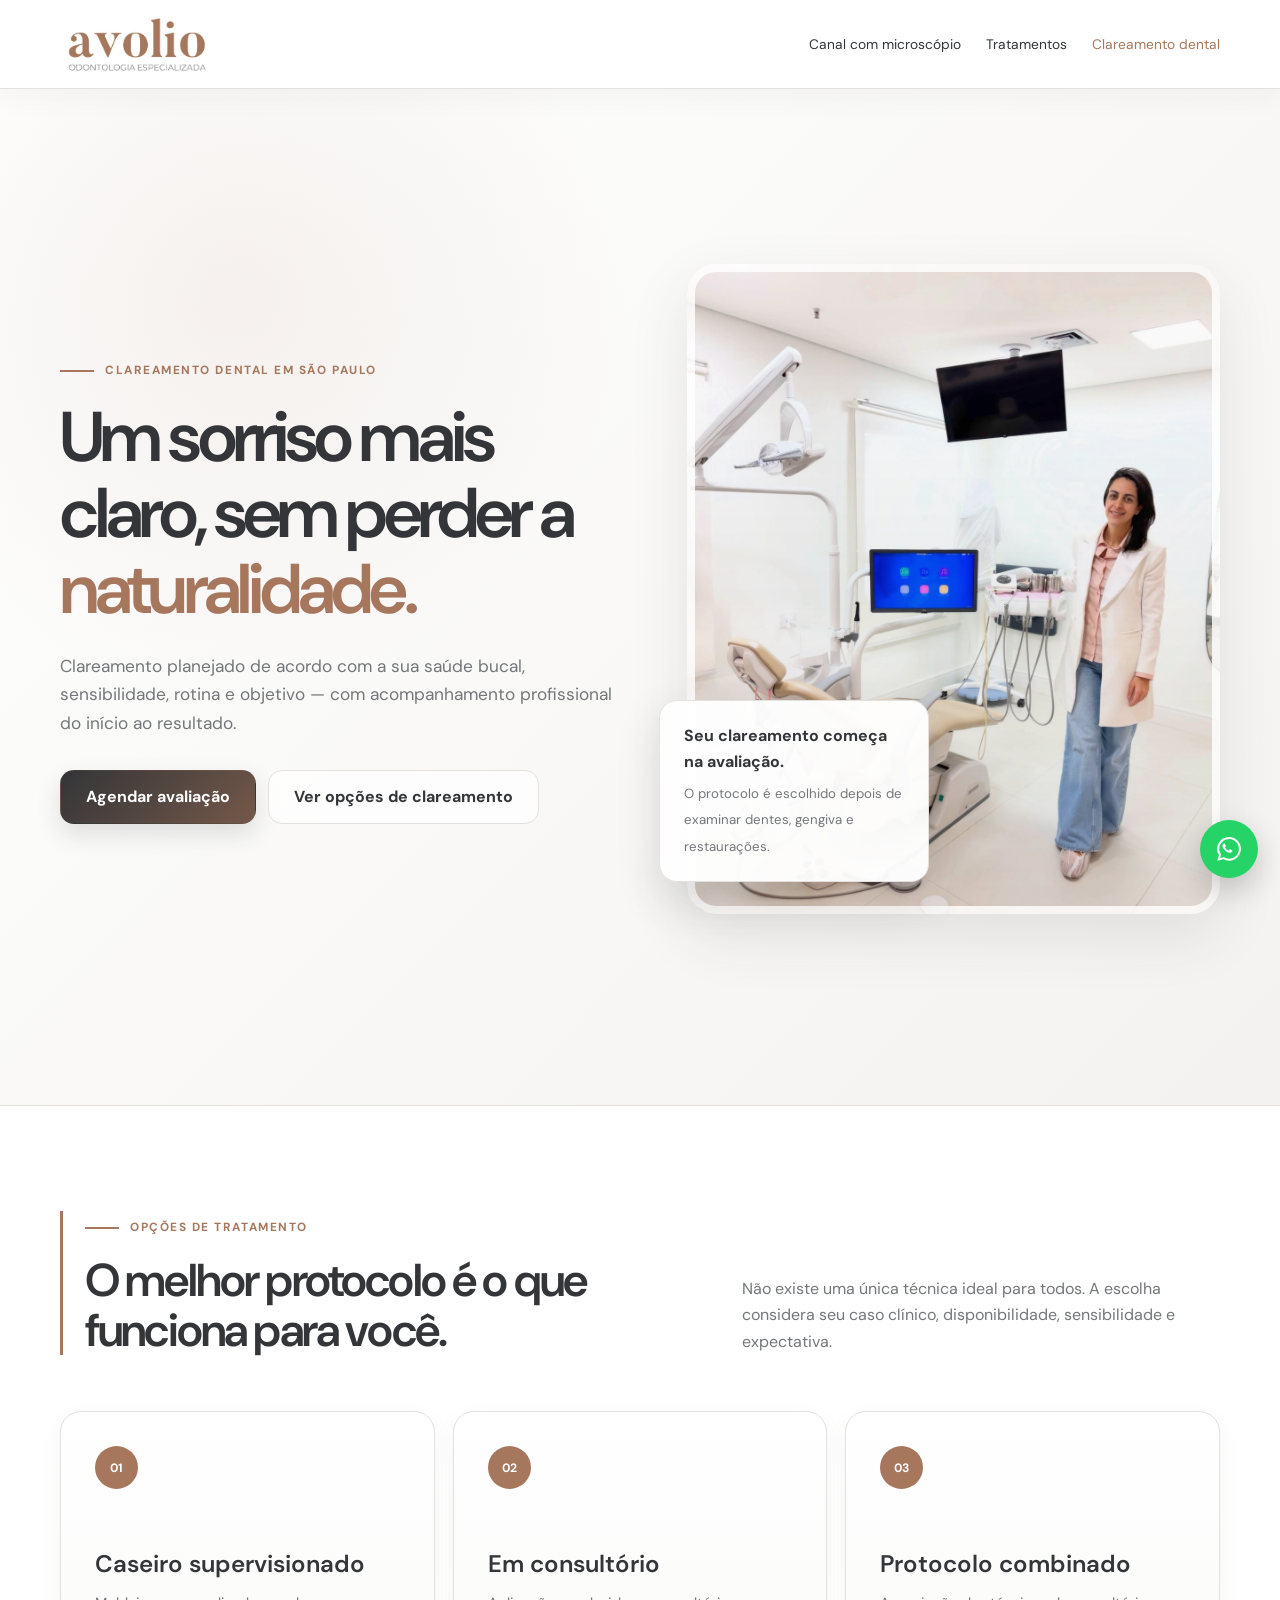
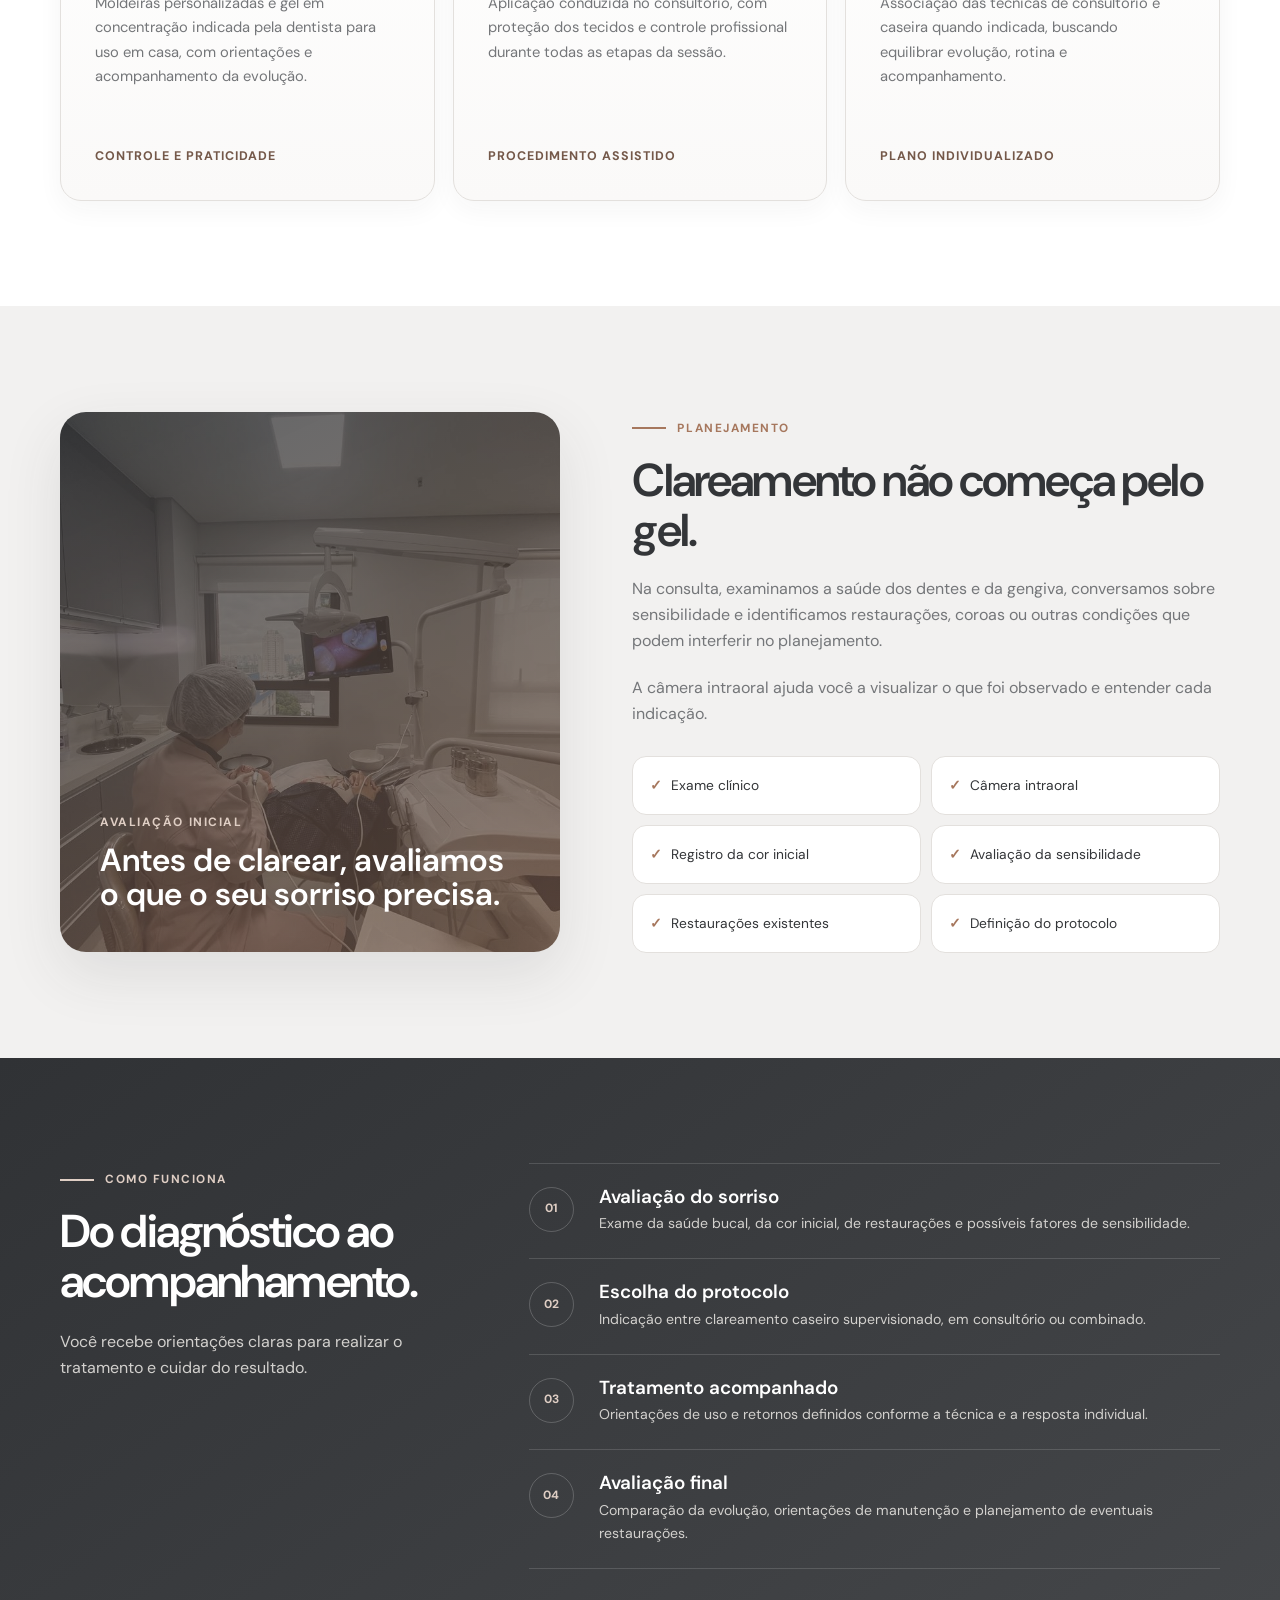
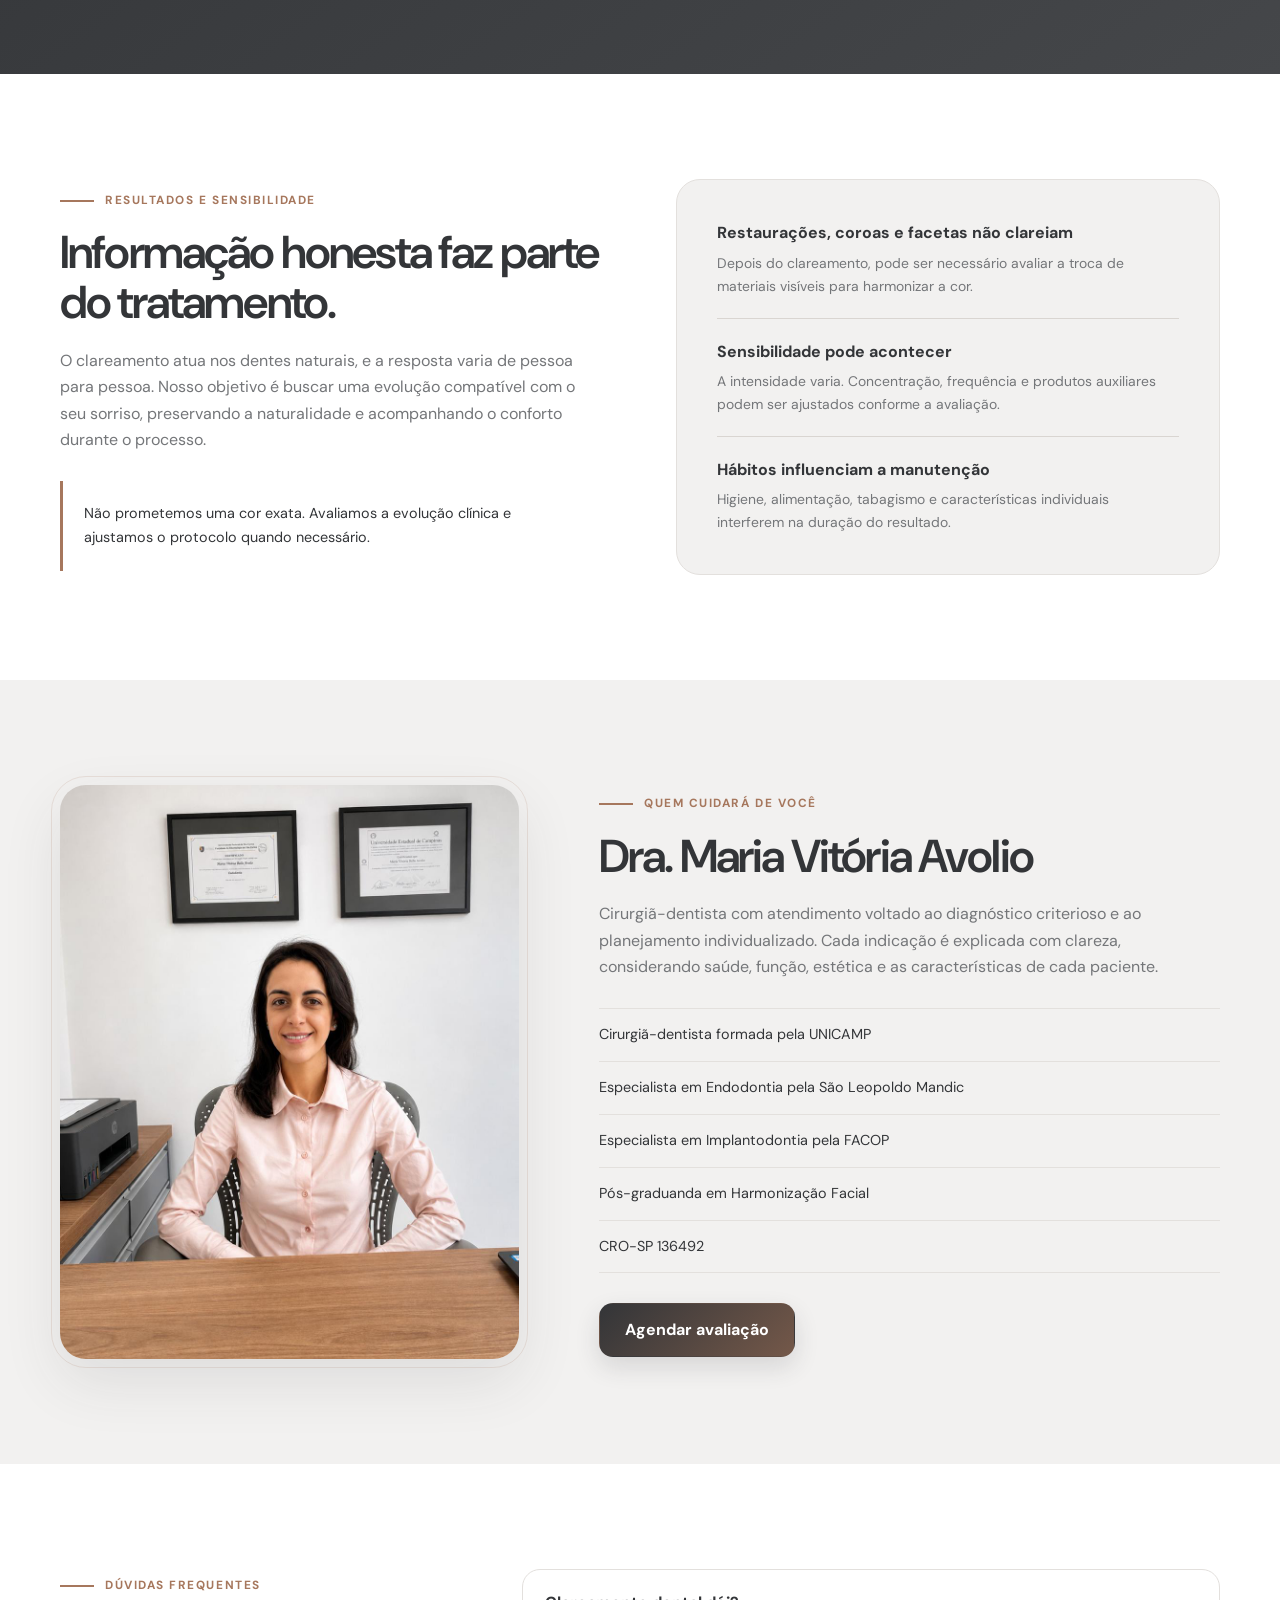
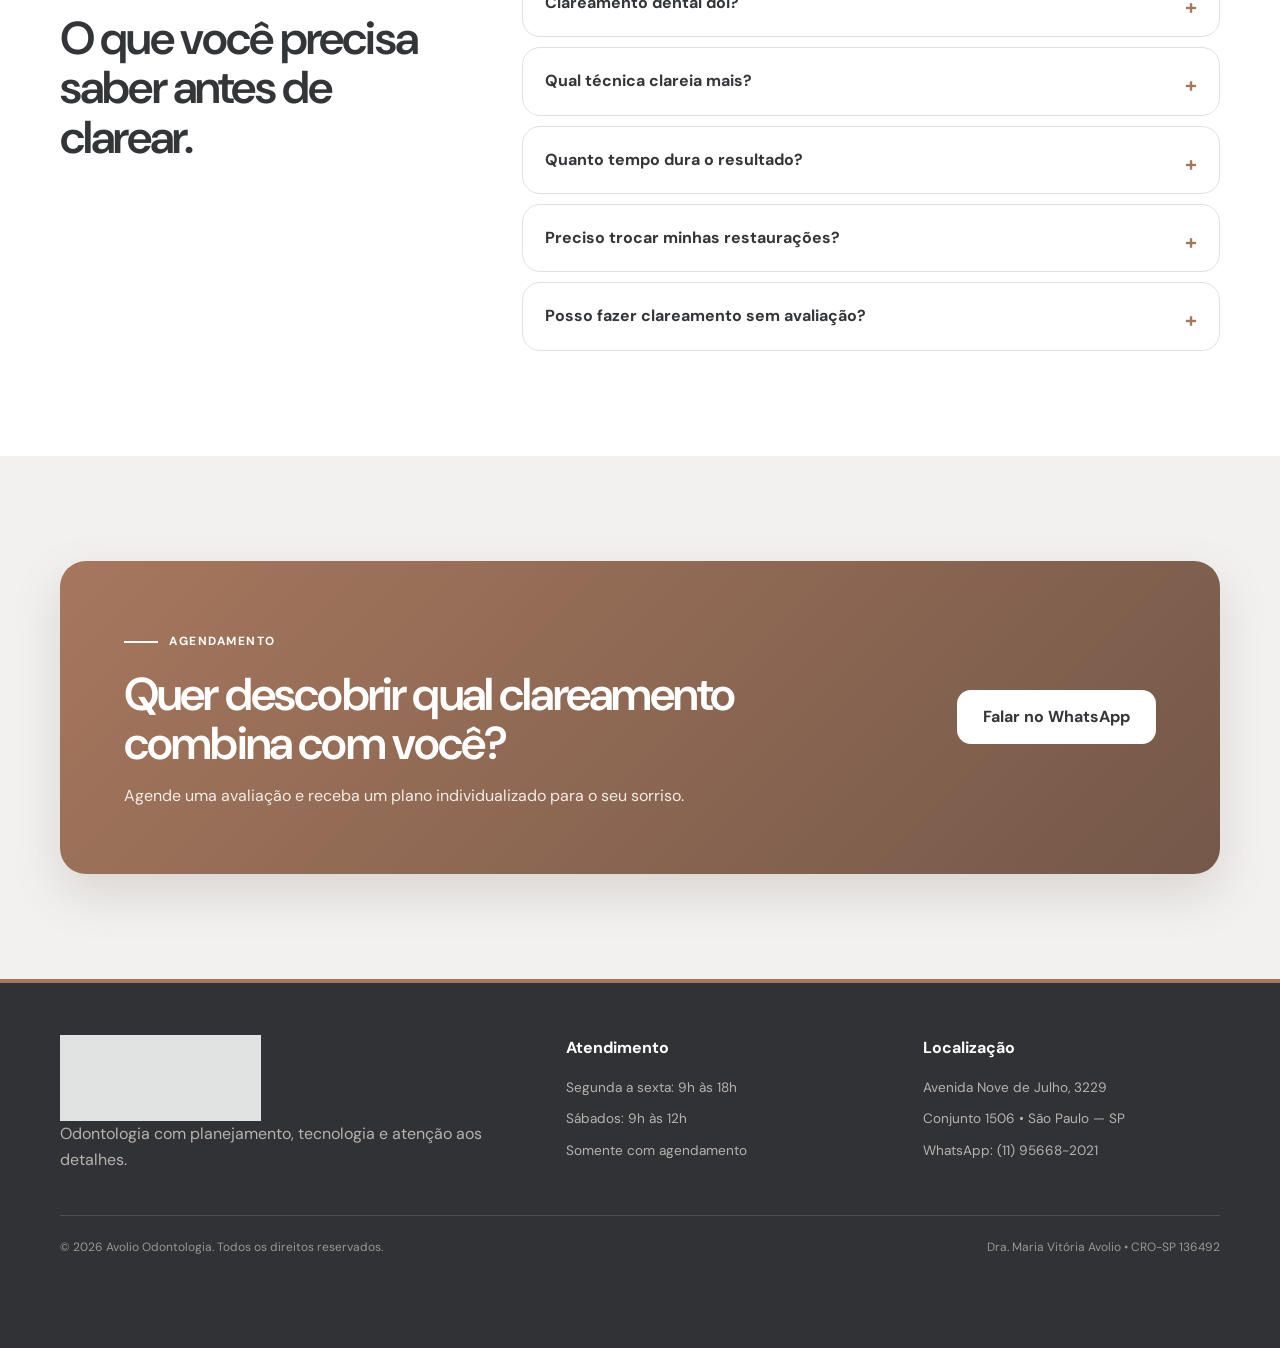
==== clareamento/index.html @ 390f5d32 "Adiciona página de clareamento dental" ====
<!DOCTYPE html>
<html lang="pt-BR">
<head>
  <meta charset="UTF-8">
  <meta name="viewport" content="width=device-width, initial-scale=1.0">
  <meta name="description" content="Clareamento dental em São Paulo com avaliação individualizada, acompanhamento profissional e protocolos caseiro, em consultório ou combinado.">
  <meta name="theme-color" content="#fafaf9">
  <meta property="og:type" content="website">
  <meta property="og:locale" content="pt_BR">
  <meta property="og:title" content="Clareamento Dental | Avolio Odontologia">
  <meta property="og:description" content="Um clareamento planejado para iluminar o sorriso com naturalidade, segurança e acompanhamento profissional.">
  <link rel="canonical" href="https://www.mvendodontia.com.br/clareamento/">
  <title>Clareamento Dental | Avolio Odontologia</title>
  <link rel="preconnect" href="https://fonts.googleapis.com">
  <link rel="preconnect" href="https://fonts.gstatic.com" crossorigin>
  <link href="https://fonts.googleapis.com/css2?family=DM+Sans:wght@400;500;600;700&display=swap" rel="stylesheet">
  <style>
    :root{--bg:#fafaf9;--soft:#f2f1f0;--white:#fff;--ink:#333538;--muted:#747679;--bronze:#a6775d;--bronze-dark:#745849;--bronze-light:#dfcec4;--line:#e3e0dd;--dark:#303235;--shadow:0 22px 60px rgba(51,53,56,.11);--radius:22px}
    *{box-sizing:border-box;margin:0;padding:0}html{scroll-behavior:smooth;scroll-padding-top:100px}body{font-family:"DM Sans",sans-serif;color:var(--ink);background:var(--bg);line-height:1.65;-webkit-font-smoothing:antialiased}a{color:inherit;text-decoration:none}p{color:var(--muted)}.container{width:min(1160px,calc(100% - 40px));margin-inline:auto}h1,h2,h3{font-weight:600;line-height:1.08}h1{font-size:clamp(2.8rem,5.5vw,5.35rem);letter-spacing:-.055em}h2{font-size:clamp(2rem,3.6vw,3.65rem);letter-spacing:-.04em}h3{font-size:1.3rem}:focus-visible{outline:3px solid rgba(166,119,93,.38);outline-offset:4px}.eyebrow{display:inline-flex;align-items:center;gap:11px;margin-bottom:18px;color:var(--bronze);font-size:.74rem;font-weight:700;letter-spacing:.13em;text-transform:uppercase}.eyebrow:before{content:"";width:34px;height:2px;background:currentColor}.btn{display:inline-flex;align-items:center;justify-content:center;min-height:54px;padding:0 25px;border:1px solid transparent;border-radius:14px;font-weight:700;transition:.25s ease}.btn:hover{transform:translateY(-2px)}.btn-primary{color:#fff;background:linear-gradient(135deg,var(--ink),var(--bronze-dark));box-shadow:0 10px 24px rgba(51,53,56,.14)}.btn-primary:hover{background:linear-gradient(135deg,var(--bronze-dark),var(--bronze))}.btn-outline{border-color:var(--line);background:rgba(255,255,255,.78)}.btn-outline:hover{color:var(--bronze);border-color:var(--bronze)}
    header{position:sticky;top:0;z-index:50;border-bottom:1px solid var(--line);background:rgba(255,255,255,.95);backdrop-filter:blur(18px);box-shadow:0 8px 30px rgba(51,53,56,.045)}.nav{height:88px;display:flex;align-items:center;justify-content:space-between;gap:25px}.brand{width:255px;height:66px;display:block;background:url("[data-uri]") left center/contain no-repeat}.nav-links{display:flex;align-items:center;gap:25px;list-style:none;font-size:.86rem}.nav-links a:hover,.nav-links a[aria-current="page"]{color:var(--bronze)}
    .hero{min-height:calc(100vh - 88px);display:grid;align-items:center;border-bottom:1px solid var(--line);background:radial-gradient(circle at 18% 20%,rgba(166,119,93,.09),transparent 30%),linear-gradient(135deg,#fff 0%,#f3f2f0 100%)}.hero-grid{display:grid;grid-template-columns:1.02fr .98fr;gap:72px;align-items:center;padding:70px 0 86px}.hero h1 span{color:var(--bronze)}.hero-copy>p{max-width:620px;margin:25px 0 33px;font-size:1.08rem}.hero-actions{display:flex;flex-wrap:wrap;gap:12px}.hero-photo{position:relative;min-height:650px;border-radius:29px;background:linear-gradient(rgba(35,35,34,.01),rgba(35,35,34,.15)),url("../WhatsApp%20Image%202026-08-07%20at%2011.14.24.jpeg") center/cover no-repeat;box-shadow:var(--shadow);outline:8px solid rgba(255,255,255,.83);outline-offset:-8px}.hero-badge{position:absolute;left:-28px;bottom:32px;max-width:270px;padding:22px 24px;border:1px solid var(--line);border-radius:18px;background:rgba(255,255,255,.96);box-shadow:0 18px 45px rgba(51,53,56,.14)}.hero-badge strong{display:block;margin-bottom:4px}.hero-badge span{color:var(--muted);font-size:.83rem}
    section{padding:105px 0}.section-head{display:grid;grid-template-columns:1fr .78fr;align-items:end;gap:70px;margin-bottom:56px}.section-head>div:first-child{padding-left:22px;border-left:3px solid var(--bronze)}.section-head p{max-width:520px}.options{background:var(--white)}.option-grid{display:grid;grid-template-columns:repeat(3,1fr);gap:18px}.option-card{display:flex;flex-direction:column;min-height:390px;padding:34px;border:1px solid var(--line);border-radius:21px;background:linear-gradient(180deg,#fff,#faf9f8);box-shadow:0 9px 26px rgba(51,53,56,.045);transition:.25s}.option-card:hover{transform:translateY(-5px);box-shadow:var(--shadow)}.option-number{width:43px;height:43px;display:grid;place-items:center;margin-bottom:62px;border-radius:50%;color:#fff;background:var(--bronze);font-size:.76rem;font-weight:700}.option-card h3{margin-bottom:14px;font-size:1.5rem}.option-card p{font-size:.92rem}.option-card span:last-child{margin-top:auto;padding-top:26px;color:var(--bronze-dark);font-size:.78rem;font-weight:700;text-transform:uppercase;letter-spacing:.08em}
    .assessment{background:var(--soft)}.assessment-grid{display:grid;grid-template-columns:.92fr 1.08fr;gap:72px;align-items:center}.assessment-visual{min-height:540px;display:flex;flex-direction:column;justify-content:flex-end;padding:40px;border-radius:26px;color:#fff;background:linear-gradient(155deg,rgba(48,50,53,.76),rgba(116,88,73,.7)),url("../camera.jpeg") center/cover no-repeat;box-shadow:var(--shadow)}.assessment-visual span{color:var(--bronze-light);font-size:.75rem;font-weight:700;letter-spacing:.13em;text-transform:uppercase}.assessment-visual h3{max-width:430px;margin-top:10px;font-size:2rem}.assessment-copy>p{margin-top:20px}.check-list{display:grid;grid-template-columns:1fr 1fr;gap:10px;margin-top:29px}.check{padding:17px;border:1px solid var(--line);border-radius:14px;background:#fff;font-size:.86rem}.check:before{content:"✓";margin-right:9px;color:var(--bronze);font-weight:700}
    .journey{color:#fff;background:linear-gradient(145deg,#303235,#45474a)}.journey p{color:#d3d1ce}.journey .eyebrow{color:var(--bronze-light)}.journey-grid{display:grid;grid-template-columns:.72fr 1.28fr;gap:80px}.steps{counter-reset:step}.step{display:grid;grid-template-columns:52px 1fr;gap:18px;padding:23px 0;border-top:1px solid rgba(255,255,255,.14)}.step:last-child{border-bottom:1px solid rgba(255,255,255,.14)}.step:before{counter-increment:step;content:counter(step,decimal-leading-zero);width:43px;height:43px;display:grid;place-items:center;border:1px solid rgba(255,255,255,.2);border-radius:50%;color:var(--bronze-light);font-size:.75rem;font-weight:700}.step h3{margin-bottom:5px;font-size:1.18rem}.step p{font-size:.88rem}
    .truths{background:var(--white)}.truth-grid{display:grid;grid-template-columns:1fr 1fr;gap:72px;align-items:center}.truth-copy p{margin-top:20px}.info-card{padding:40px;border:1px solid var(--line);border-radius:24px;background:var(--soft)}.info-row{padding:20px 0;border-top:1px solid #d9d5d1}.info-row:first-child{padding-top:0;border-top:0}.info-row:last-child{padding-bottom:0}.info-row strong{display:block;margin-bottom:5px}.info-row p{font-size:.87rem}.highlight{margin-top:28px;padding:21px;border-left:3px solid var(--bronze);border-radius:0 14px 14px 0;background:#fff;color:var(--ink);font-size:.9rem}
    .doctor{background:var(--soft)}.doctor-grid{display:grid;grid-template-columns:.85fr 1.15fr;gap:80px;align-items:center}.doctor-photo{aspect-ratio:4/5;border-radius:26px;background:url("../WhatsApp%20Image%202026-08-07%20at%2011.50.32.jpeg") center/cover no-repeat;box-shadow:var(--shadow);outline:1px solid rgba(166,119,93,.16);outline-offset:8px}.doctor-copy p{margin-top:20px}.credentials{display:grid;margin-top:28px}.credential{padding:14px 0;border-top:1px solid var(--line);font-size:.9rem}.credential:last-child{border-bottom:1px solid var(--line)}
    .faq{background:var(--white)}.faq-grid{display:grid;grid-template-columns:.72fr 1.28fr;gap:70px}.faq-list{display:grid;gap:10px}.faq-item{border:1px solid var(--line);border-radius:18px;background:#fff;overflow:hidden}.faq-item summary{padding:20px 22px;cursor:pointer;font-weight:700;list-style:none}.faq-item summary:after{content:"+";float:right;color:var(--bronze);font-size:1.3rem}.faq-item[open] summary:after{content:"–"}.faq-answer{padding:0 22px 22px;color:var(--muted);font-size:.92rem}.cta{background:var(--soft)}.cta-box{display:grid;grid-template-columns:1fr auto;align-items:center;gap:60px;padding:64px;border-radius:26px;color:#fff;background:linear-gradient(135deg,var(--bronze),var(--bronze-dark));box-shadow:0 20px 48px rgba(116,88,73,.18)}.cta-box p{max-width:680px;margin-top:14px;color:#f4ece7}.cta-box .btn{color:var(--ink);background:#fff}
    footer{padding:52px 0 90px;border-top:4px solid var(--bronze);color:#d9d7d3;background:#303235}.footer-grid{display:grid;grid-template-columns:1.2fr .8fr .8fr;gap:60px}.footer-logo{width:245px;height:86px;background:url("[data-uri]") left center/contain no-repeat;filter:brightness(0) invert(1);opacity:.86}.footer-grid h4{margin-bottom:16px;color:#fff}.footer-grid ul{display:grid;gap:9px;list-style:none;font-size:.85rem}.footer-grid p,.footer-grid li{color:#b6b3af}.legal{display:flex;justify-content:space-between;gap:20px;margin-top:42px;padding-top:22px;border-top:1px solid rgba(255,255,255,.13);color:#999793;font-size:.75rem}.whatsapp{position:fixed;right:22px;bottom:22px;z-index:45;width:58px;height:58px;display:grid;place-items:center;border-radius:50%;color:#fff;background:#25d366;box-shadow:0 12px 30px rgba(0,0,0,.2)}.whatsapp svg{width:30px;fill:currentColor}
    @media(max-width:980px){.nav-links li:not(:last-child){display:none}.hero-grid,.assessment-grid,.journey-grid,.truth-grid,.doctor-grid,.faq-grid{grid-template-columns:1fr}.hero-grid{gap:52px}.hero-photo{min-height:560px}.hero-badge{left:22px}.option-grid{grid-template-columns:1fr}.option-card{min-height:auto}.option-number{margin-bottom:38px}.section-head{grid-template-columns:1fr;gap:20px}.footer-grid{grid-template-columns:1fr 1fr}.footer-grid>div:first-child{grid-column:1/-1}.cta-box{grid-template-columns:1fr}}
    @media(max-width:620px){.container{width:min(100% - 28px,1160px)}section{padding:78px 0}.brand{width:175px;height:52px}.nav{height:76px}.nav-links{font-size:.8rem}.hero{min-height:auto}.hero-grid{padding:55px 0 70px}.hero-photo{min-height:470px}.hero-actions{display:grid}.hero-actions .btn{width:100%}.hero-badge{right:18px;left:18px;bottom:18px}.check-list{grid-template-columns:1fr}.assessment-visual{min-height:440px;padding:28px}.cta-box{padding:38px 26px}.footer-grid{grid-template-columns:1fr}.footer-grid>div:first-child{grid-column:auto}.legal{flex-direction:column}.whatsapp{right:15px;bottom:15px}}
  </style>
</head>
<body>
  <header><nav class="container nav" aria-label="Navegação principal"><a class="brand" href="../" aria-label="Voltar para Avolio Odontologia"></a><ul class="nav-links"><li><a href="../endodontia/">Canal com microscópio</a></li><li><a href="../tratamentos/">Tratamentos</a></li><li><a href="./" aria-current="page">Clareamento dental</a></li></ul></nav></header>
  <main>
    <section class="hero"><div class="container hero-grid"><div class="hero-copy"><span class="eyebrow">Clareamento dental em São Paulo</span><h1>Um sorriso mais claro, sem perder a <span>naturalidade.</span></h1><p>Clareamento planejado de acordo com a sua saúde bucal, sensibilidade, rotina e objetivo — com acompanhamento profissional do início ao resultado.</p><div class="hero-actions"><a class="btn btn-primary" href="https://wa.me/5511956682021?text=Ol%C3%A1%21%20Gostaria%20de%20agendar%20uma%20avalia%C3%A7%C3%A3o%20para%20clareamento%20dental." target="_blank" rel="noopener noreferrer">Agendar avaliação</a><a class="btn btn-outline" href="#opcoes">Ver opções de clareamento</a></div></div><div class="hero-photo" role="img" aria-label="Atendimento odontológico na Avolio Odontologia"><div class="hero-badge"><strong>Seu clareamento começa na avaliação.</strong><span>O protocolo é escolhido depois de examinar dentes, gengiva e restaurações.</span></div></div></div></section>
    <section class="options" id="opcoes"><div class="container"><div class="section-head"><div><span class="eyebrow">Opções de tratamento</span><h2>O melhor protocolo é o que funciona para você.</h2></div><p>Não existe uma única técnica ideal para todos. A escolha considera seu caso clínico, disponibilidade, sensibilidade e expectativa.</p></div><div class="option-grid"><article class="option-card"><span class="option-number">01</span><h3>Caseiro supervisionado</h3><p>Moldeiras personalizadas e gel em concentração indicada pela dentista para uso em casa, com orientações e acompanhamento da evolução.</p><span>Controle e praticidade</span></article><article class="option-card"><span class="option-number">02</span><h3>Em consultório</h3><p>Aplicação conduzida no consultório, com proteção dos tecidos e controle profissional durante todas as etapas da sessão.</p><span>Procedimento assistido</span></article><article class="option-card"><span class="option-number">03</span><h3>Protocolo combinado</h3><p>Associação das técnicas de consultório e caseira quando indicada, buscando equilibrar evolução, rotina e acompanhamento.</p><span>Plano individualizado</span></article></div></div></section>
    <section class="assessment"><div class="container assessment-grid"><div class="assessment-visual"><span>Avaliação inicial</span><h3>Antes de clarear, avaliamos o que o seu sorriso precisa.</h3></div><div class="assessment-copy"><span class="eyebrow">Planejamento</span><h2>Clareamento não começa pelo gel.</h2><p>Na consulta, examinamos a saúde dos dentes e da gengiva, conversamos sobre sensibilidade e identificamos restaurações, coroas ou outras condições que podem interferir no planejamento.</p><p>A câmera intraoral ajuda você a visualizar o que foi observado e entender cada indicação.</p><div class="check-list"><div class="check">Exame clínico</div><div class="check">Câmera intraoral</div><div class="check">Registro da cor inicial</div><div class="check">Avaliação da sensibilidade</div><div class="check">Restaurações existentes</div><div class="check">Definição do protocolo</div></div></div></div></section>
    <section class="journey"><div class="container journey-grid"><div><span class="eyebrow">Como funciona</span><h2>Do diagnóstico ao acompanhamento.</h2><p style="margin-top:22px">Você recebe orientações claras para realizar o tratamento e cuidar do resultado.</p></div><div class="steps"><article class="step"><div><h3>Avaliação do sorriso</h3><p>Exame da saúde bucal, da cor inicial, de restaurações e possíveis fatores de sensibilidade.</p></div></article><article class="step"><div><h3>Escolha do protocolo</h3><p>Indicação entre clareamento caseiro supervisionado, em consultório ou combinado.</p></div></article><article class="step"><div><h3>Tratamento acompanhado</h3><p>Orientações de uso e retornos definidos conforme a técnica e a resposta individual.</p></div></article><article class="step"><div><h3>Avaliação final</h3><p>Comparação da evolução, orientações de manutenção e planejamento de eventuais restaurações.</p></div></article></div></div></section>
    <section class="truths"><div class="container truth-grid"><div class="truth-copy"><span class="eyebrow">Resultados e sensibilidade</span><h2>Informação honesta faz parte do tratamento.</h2><p>O clareamento atua nos dentes naturais, e a resposta varia de pessoa para pessoa. Nosso objetivo é buscar uma evolução compatível com o seu sorriso, preservando a naturalidade e acompanhando o conforto durante o processo.</p><div class="highlight">Não prometemos uma cor exata. Avaliamos a evolução clínica e ajustamos o protocolo quando necessário.</div></div><div class="info-card"><div class="info-row"><strong>Restaurações, coroas e facetas não clareiam</strong><p>Depois do clareamento, pode ser necessário avaliar a troca de materiais visíveis para harmonizar a cor.</p></div><div class="info-row"><strong>Sensibilidade pode acontecer</strong><p>A intensidade varia. Concentração, frequência e produtos auxiliares podem ser ajustados conforme a avaliação.</p></div><div class="info-row"><strong>Hábitos influenciam a manutenção</strong><p>Higiene, alimentação, tabagismo e características individuais interferem na duração do resultado.</p></div></div></div></section>
    <section class="doctor"><div class="container doctor-grid"><div class="doctor-photo" role="img" aria-label="Dra. Maria Vitória Avolio"></div><div class="doctor-copy"><span class="eyebrow">Quem cuidará de você</span><h2>Dra. Maria Vitória Avolio</h2><p>Cirurgiã-dentista com atendimento voltado ao diagnóstico criterioso e ao planejamento individualizado. Cada indicação é explicada com clareza, considerando saúde, função, estética e as características de cada paciente.</p><div class="credentials"><div class="credential">Cirurgiã-dentista formada pela UNICAMP</div><div class="credential">Especialista em Endodontia pela São Leopoldo Mandic</div><div class="credential">Especialista em Implantodontia pela FACOP</div><div class="credential">Pós-graduanda em Harmonização Facial</div><div class="credential">CRO-SP 136492</div></div><a class="btn btn-primary" style="margin-top:30px" href="https://wa.me/5511956682021?text=Ol%C3%A1%21%20Gostaria%20de%20agendar%20uma%20avalia%C3%A7%C3%A3o%20para%20clareamento%20dental." target="_blank" rel="noopener noreferrer">Agendar avaliação</a></div></div></section>
    <section class="faq"><div class="container faq-grid"><div><span class="eyebrow">Dúvidas frequentes</span><h2>O que você precisa saber antes de clarear.</h2></div><div class="faq-list"><details class="faq-item"><summary>Clareamento dental dói?</summary><div class="faq-answer">Algumas pessoas apresentam sensibilidade temporária, enquanto outras sentem pouco ou nenhum desconforto. A avaliação e o acompanhamento permitem adequar o protocolo à sua resposta.</div></details><details class="faq-item"><summary>Qual técnica clareia mais?</summary><div class="faq-answer">A resposta depende mais das características do dente e da execução correta do tratamento do que de uma técnica isolada. A indicação é personalizada após a avaliação.</div></details><details class="faq-item"><summary>Quanto tempo dura o resultado?</summary><div class="faq-answer">A manutenção varia conforme hábitos, alimentação, higiene e características individuais. Retornos e eventuais retoques são indicados de forma personalizada.</div></details><details class="faq-item"><summary>Preciso trocar minhas restaurações?</summary><div class="faq-answer">Nem sempre. Como resinas, coroas e facetas não clareiam, avaliamos a harmonia da cor após a estabilização do tratamento e só então conversamos sobre possíveis ajustes.</div></details><details class="faq-item"><summary>Posso fazer clareamento sem avaliação?</summary><div class="faq-answer">A avaliação profissional é importante para verificar a saúde bucal, identificar contraindicações ou tratamentos prévios necessários e indicar o protocolo adequado.</div></details></div></div></section>
    <section class="cta"><div class="container"><div class="cta-box"><div><span class="eyebrow" style="color:#fff">Agendamento</span><h2>Quer descobrir qual clareamento combina com você?</h2><p>Agende uma avaliação e receba um plano individualizado para o seu sorriso.</p></div><a class="btn" href="https://wa.me/5511956682021?text=Ol%C3%A1%21%20Gostaria%20de%20agendar%20uma%20avalia%C3%A7%C3%A3o%20para%20clareamento%20dental." target="_blank" rel="noopener noreferrer">Falar no WhatsApp</a></div></div></section>
  </main>
  <footer><div class="container"><div class="footer-grid"><div><div class="footer-logo" aria-label="Avolio Odontologia Especializada"></div><p>Odontologia com planejamento, tecnologia e atenção aos detalhes.</p></div><div><h4>Atendimento</h4><ul><li>Segunda a sexta: 9h às 18h</li><li>Sábados: 9h às 12h</li><li>Somente com agendamento</li></ul></div><div><h4>Localização</h4><ul><li>Avenida Nove de Julho, 3229</li><li>Conjunto 1506 • São Paulo — SP</li><li>WhatsApp: (11) 95668-2021</li></ul></div></div><div class="legal"><span>© 2026 Avolio Odontologia. Todos os direitos reservados.</span><span>Dra. Maria Vitória Avolio • CRO-SP 136492</span></div></div></footer>
  <a class="whatsapp" href="https://wa.me/5511956682021?text=Ol%C3%A1%21%20Gostaria%20de%20agendar%20uma%20avalia%C3%A7%C3%A3o%20para%20clareamento%20dental." target="_blank" rel="noopener noreferrer" aria-label="Falar pelo WhatsApp"><svg viewBox="0 0 32 32" aria-hidden="true"><path d="M19.11 17.21c-.26-.13-1.54-.76-1.78-.85-.24-.09-.41-.13-.59.13-.17.26-.67.85-.83 1.02-.15.17-.3.2-.56.07-.26-.13-1.09-.4-2.08-1.28-.77-.69-1.29-1.54-1.44-1.8-.15-.26-.02-.4.11-.53.12-.12.26-.3.39-.46.13-.15.17-.26.26-.43.09-.17.04-.33-.02-.46-.07-.13-.59-1.41-.8-1.93-.21-.51-.43-.44-.59-.45h-.5c-.17 0-.46.07-.7.33-.24.26-.91.89-.91 2.17s.93 2.52 1.06 2.69c.13.17 1.83 2.79 4.43 3.91.62.27 1.1.43 1.48.55.62.2 1.18.17 1.63.1.5-.07 1.54-.63 1.76-1.24.22-.61.22-1.13.15-1.24-.06-.11-.24-.17-.5-.3z"/><path d="M16.03 3.2A12.65 12.65 0 0 0 5.2 22.39L3.5 28.6l6.36-1.67a12.62 12.62 0 0 0 6.16 1.57h.01A12.65 12.65 0 0 0 16.03 3.2zm0 23.16h-.01a10.49 10.49 0 0 1-5.35-1.47l-.38-.22-3.77.99 1.01-3.68-.24-.38a10.5 10.5 0 1 1 8.74 4.76z"/></svg></a>
</body>
</html>
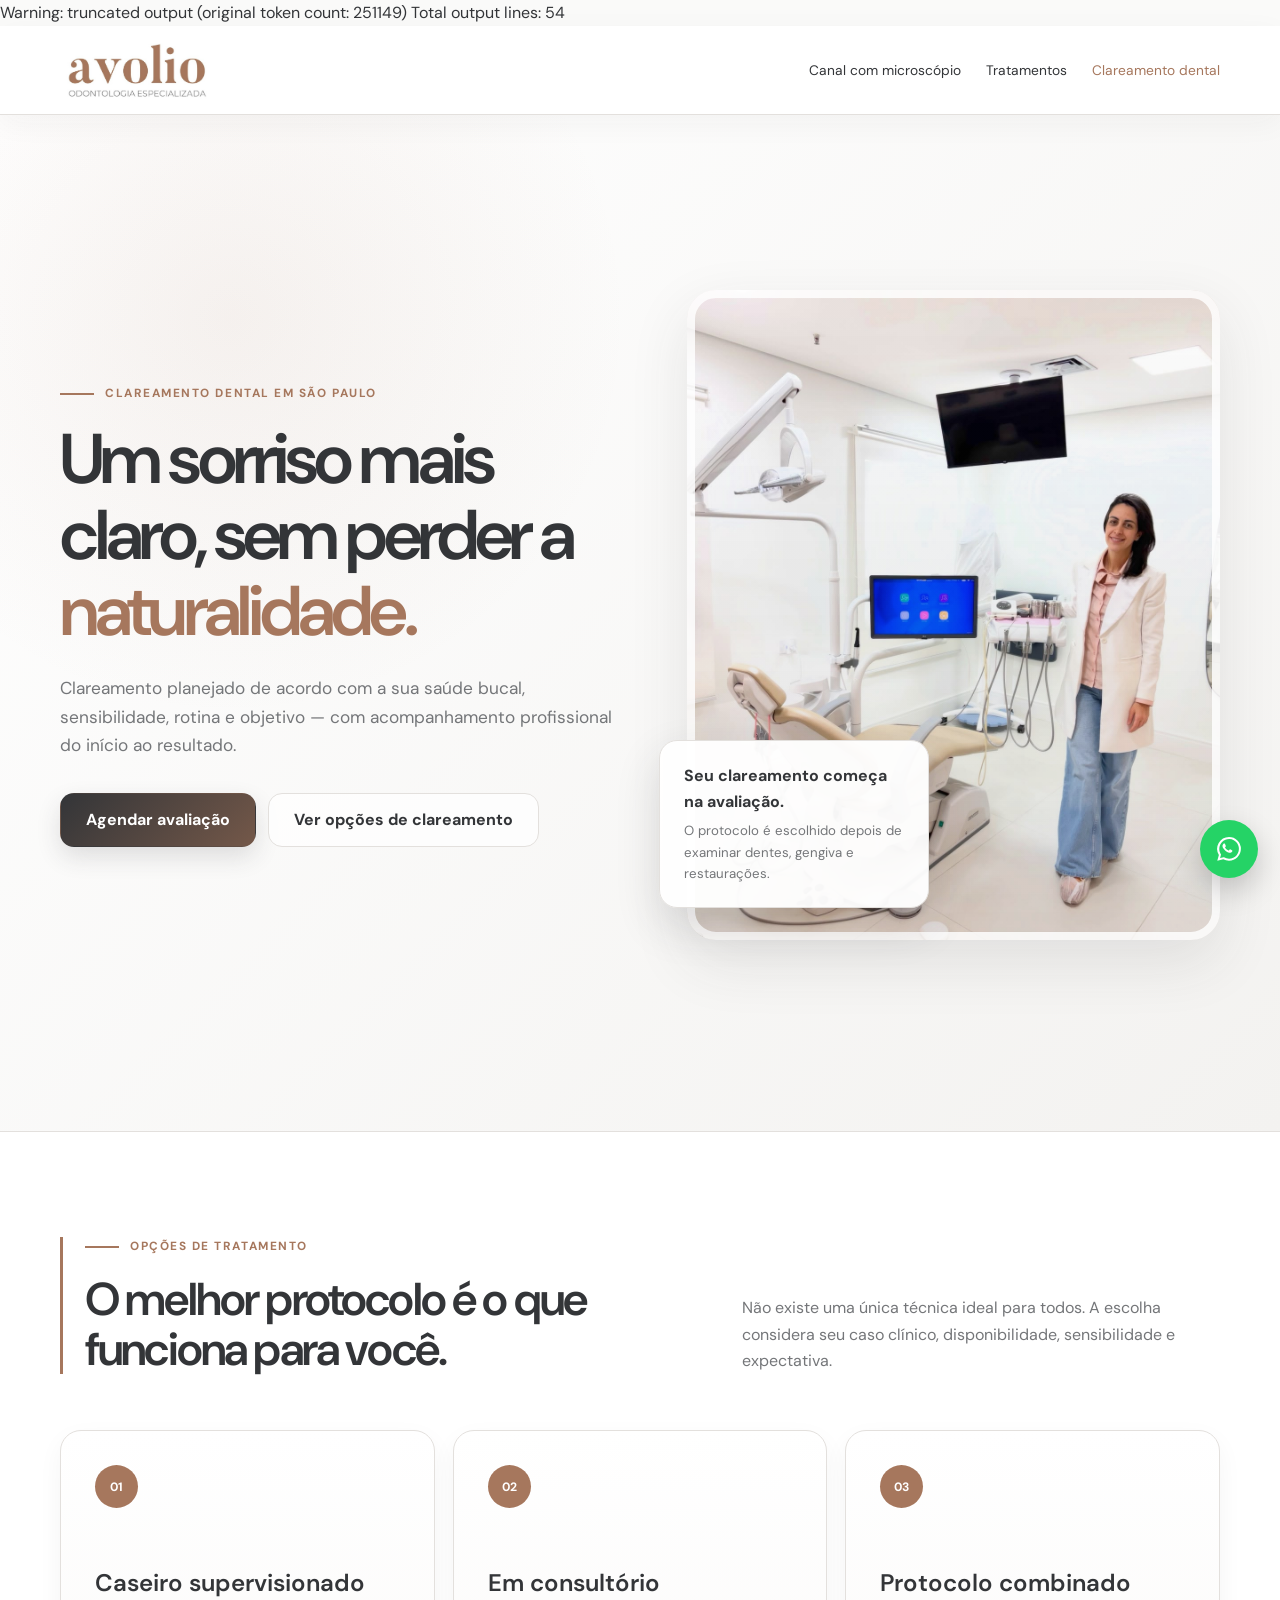
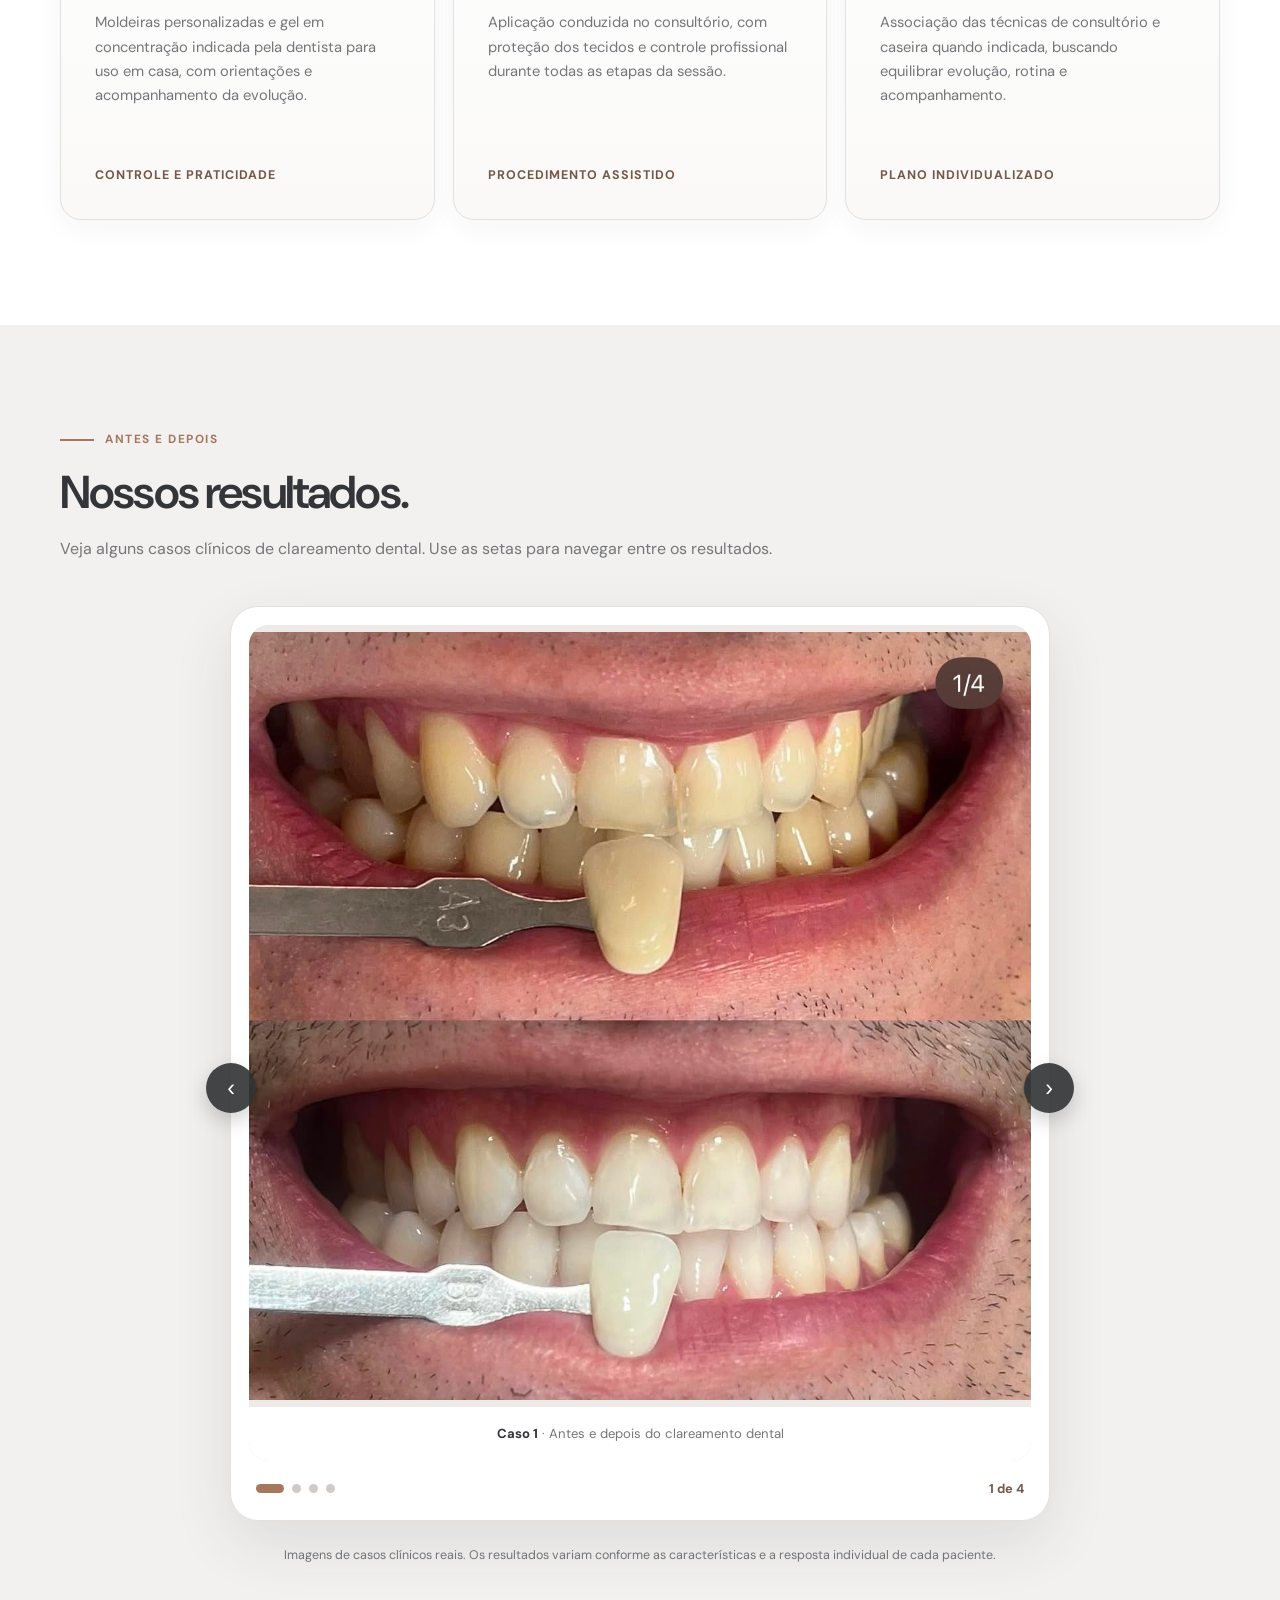
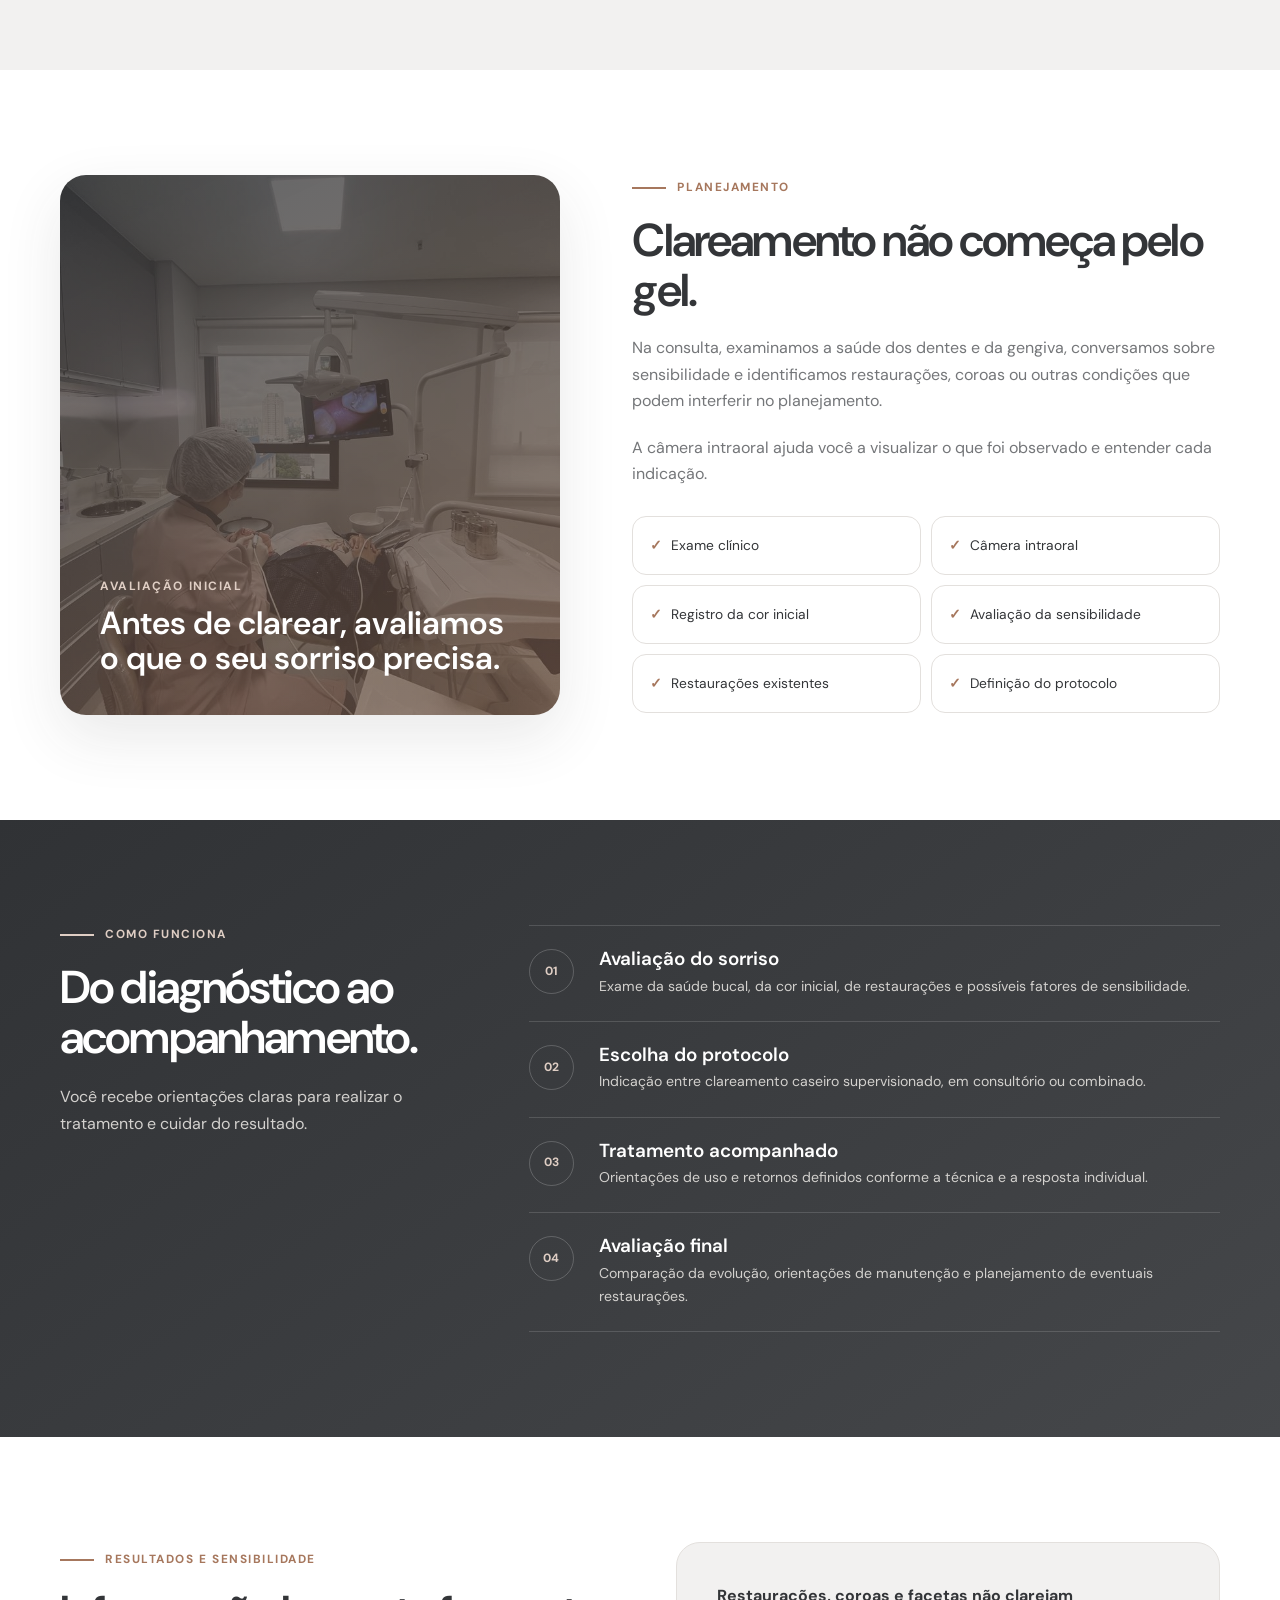
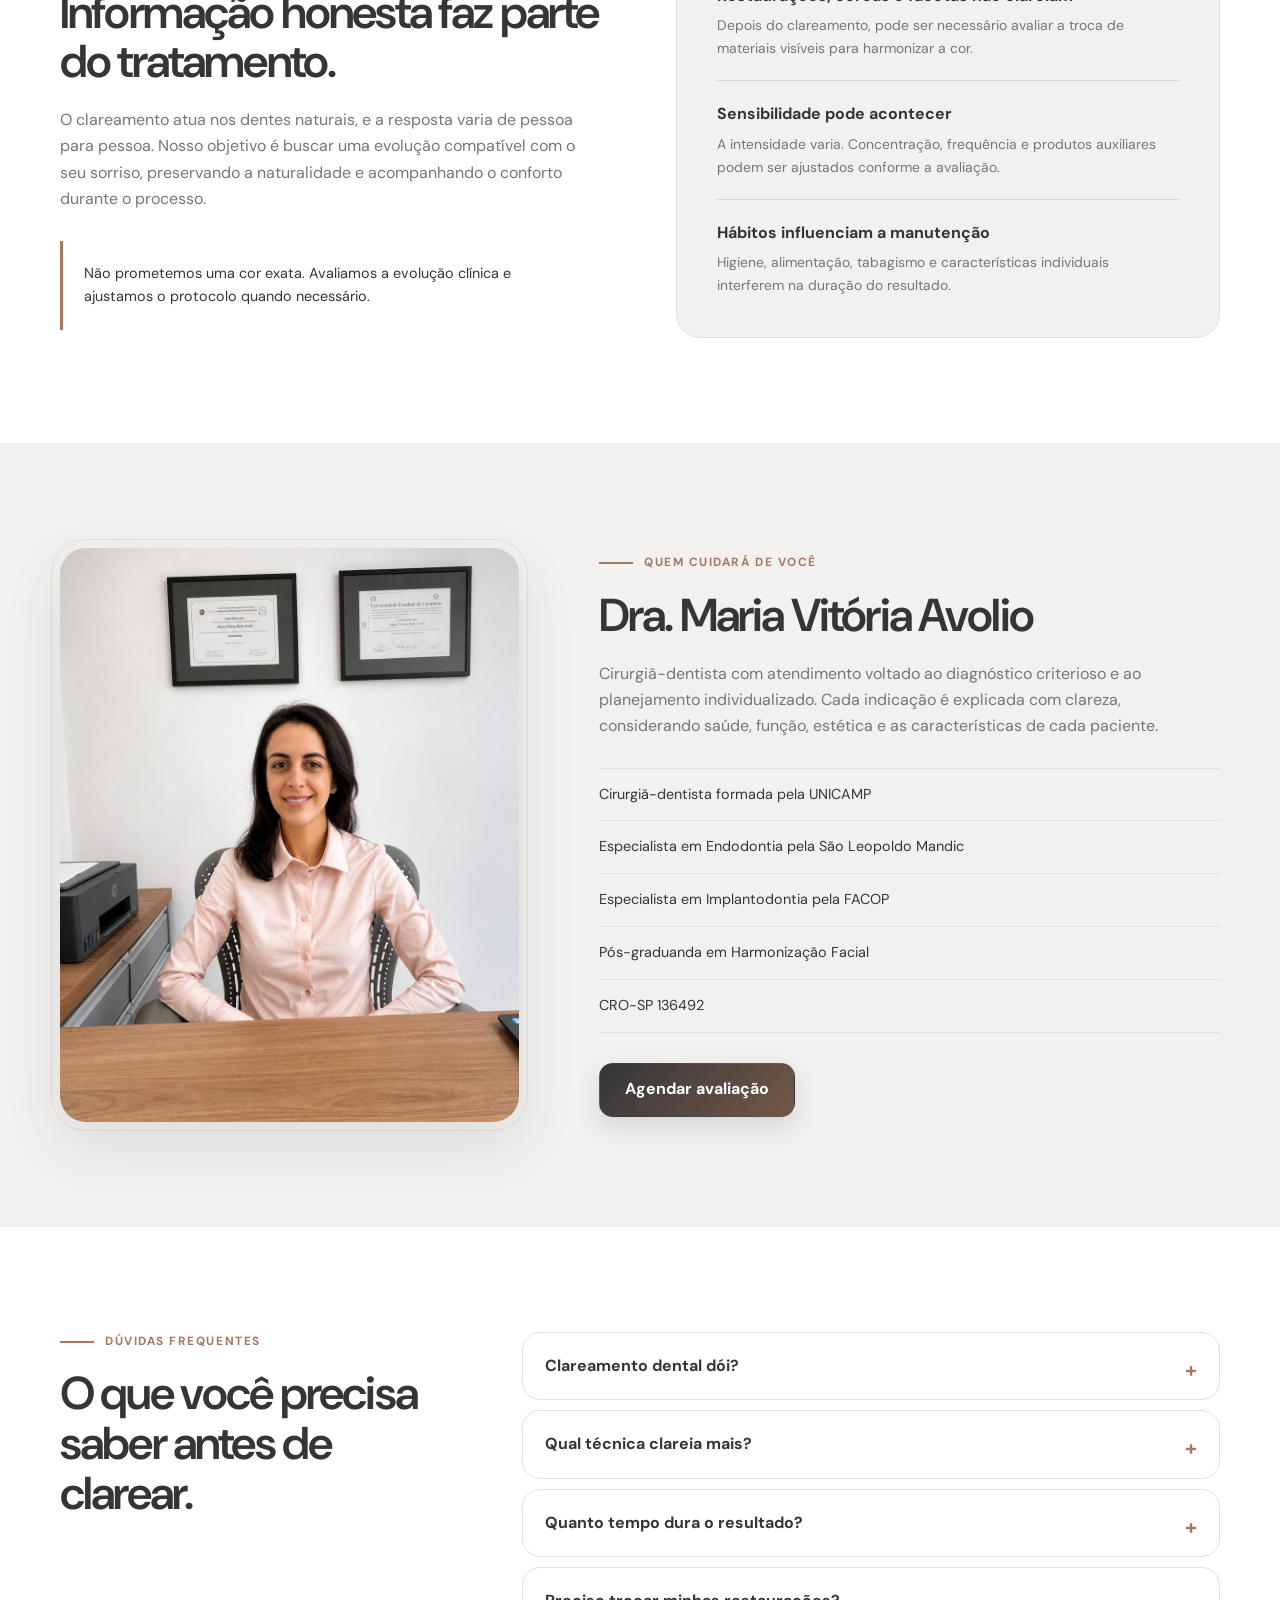
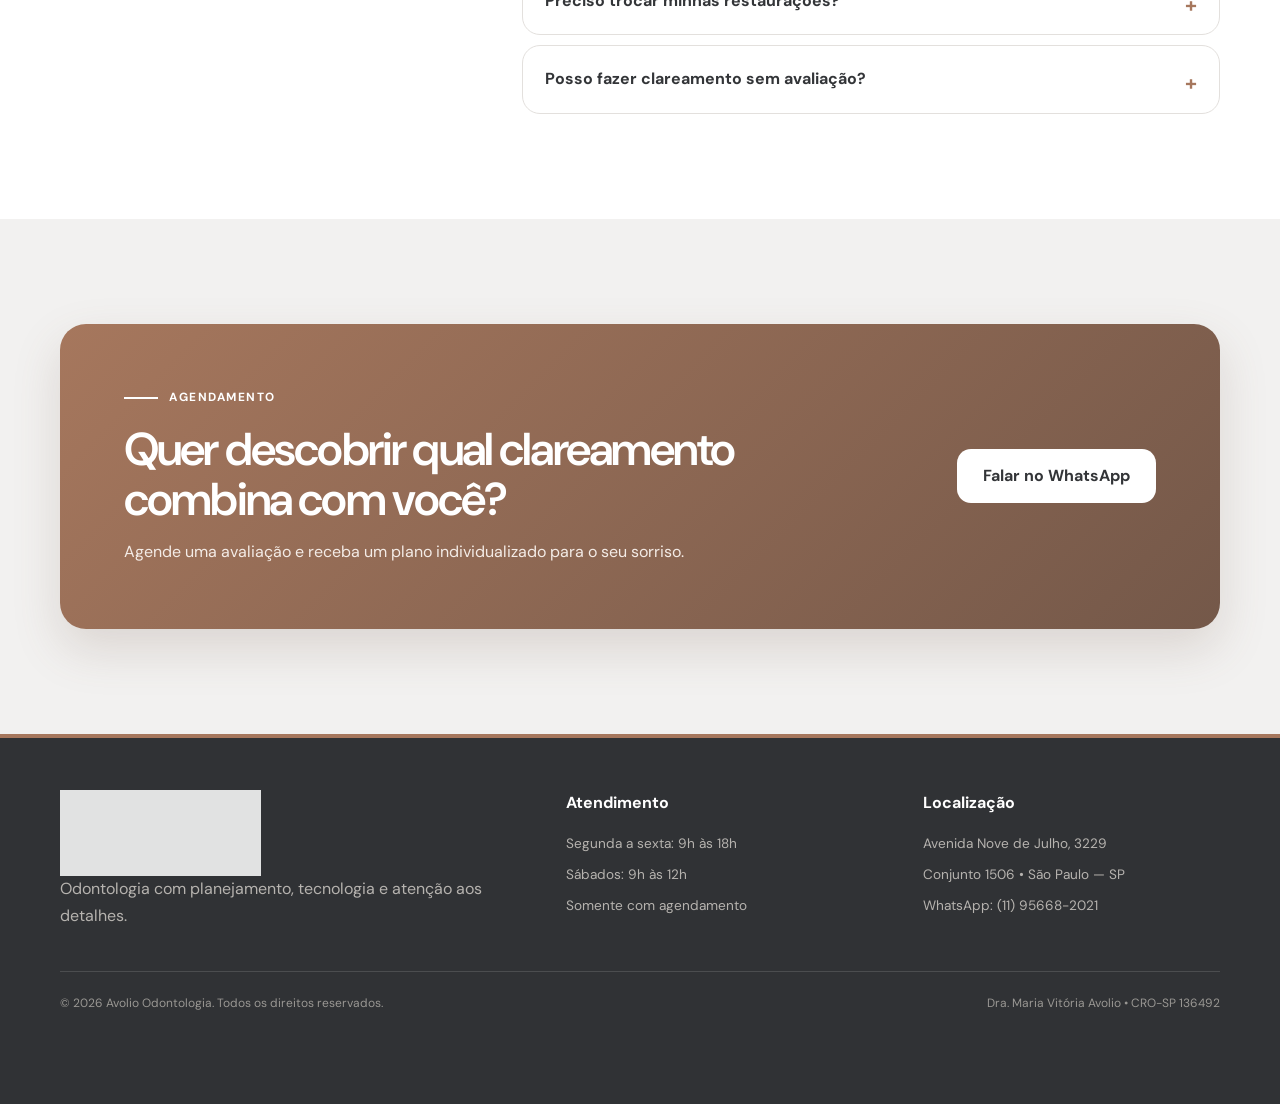
==== commit ea55d3b0: "Adiciona carrossel de resultados do clareamento" ====
--- a/clareamento/index.html
+++ b/clareamento/index.html
@@ -1,3 +1,6 @@
+Warning: truncated output (original token count: 251149)
+Total output lines: 54
+
 <!DOCTYPE html>
 <html lang="pt-BR">
 <head>
@@ -20,14 +23,15 @@
     header{position:sticky;top:0;z-index:50;border-bottom:1px solid var(--line);background:rgba(255,255,255,.95);backdrop-filter:blur(18px);box-shadow:0 8px 30px rgba(51,53,56,.045)}.nav{height:88px;display:flex;align-items:center;justify-content:space-between;gap:25px}.brand{width:255px;height:66px;display:block;background:url("[data-uri]") left center/contain no-repeat}.nav-links{display:flex;align-items:center;gap:25px;list-style:none;font-size:.86rem}.nav-links a:hover,.nav-links a[aria-current="page"]{color:var(--bronze)}
     .hero{min-height:calc(100vh - 88px);display:grid;align-items:center;border-bottom:1px solid var(--line);background:radial-gradient(circle at 18% 20%,rgba(166,119,93,.09),transparent 30%),linear-gradient(135deg,#fff 0%,#f3f2f0 100%)}.hero-grid{display:grid;grid-template-columns:1.02fr .98fr;gap:72px;align-items:center;padding:70px 0 86px}.hero h1 span{color:var(--bronze)}.hero-copy>p{max-width:620px;margin:25px 0 33px;font-size:1.08rem}.hero-actions{display:flex;flex-wrap:wrap;gap:12px}.hero-photo{position:relative;min-height:650px;border-radius:29px;background:linear-gradient(rgba(35,35,34,.01),rgba(35,35,34,.15)),url("../WhatsApp%20Image%202026-08-07%20at%2011.14.24.jpeg") center/cover no-repeat;box-shadow:var(--shadow);outline:8px solid rgba(255,255,255,.83);outline-offset:-8px}.hero-badge{position:absolute;left:-28px;bottom:32px;max-width:270px;padding:22px 24px;border:1px solid var(--line);border-radius:18px;background:rgba(255,255,255,.96);box-shadow:0 18px 45px rgba(51,53,56,.14)}.hero-badge strong{display:block;margin-bottom:4px}.hero-badge span{color:var(--muted);font-size:.83rem}
     section{padding:105px 0}.section-head{display:grid;grid-template-columns:1fr .78fr;align-items:end;gap:70px;margin-bottom:56px}.section-head>div:first-child{padding-left:22px;border-left:3px solid var(--bronze)}.section-head p{max-width:520px}.options{background:var(--white)}.option-grid{display:grid;grid-template-columns:repeat(3,1fr);gap:18px}.option-card{display:flex;flex-direction:column;min-height:390px;padding:34px;border:1px solid var(--line);border-radius:21px;background:linear-gradient(180deg,#fff,#faf9f8);box-shadow:0 9px 26px rgba(51,53,56,.045);transition:.25s}.option-card:hover{transform:translateY(-5px);box-shadow:var(--shadow)}.option-number{width:43px;height:43px;display:grid;place-items:center;margin-bottom:62px;border-radius:50%;color:#fff;background:var(--bronze);font-size:.76rem;font-weight:700}.option-card h3{margin-bottom:14px;font-size:1.5rem}.option-card p{font-size:.92rem}.option-card span:last-child{margin-top:auto;padding-top:26px;color:var(--bronze-dark);font-size:.78rem;font-weight:700;text-transform:uppercase;letter-spacing:.08em}
-    .assessment{background:var(--soft)}.assessment-grid{display:grid;grid-template-columns:.92fr 1.08fr;gap:72px;align-items:center}.assessment-visual{min-height:540px;display:flex;flex-direction:column;justify-content:flex-end;padding:40px;border-radius:26px;color:#fff;background:linear-gradient(155deg,rgba(48,50,53,.76),rgba(116,88,73,.7)),url("../camera.jpeg") center/cover no-repeat;box-shadow:var(--shadow)}.assessment-visual span{color:var(--bronze-light);font-size:.75rem;font-weight:700;letter-spacing:.13em;text-transform:uppercase}.assessment-visual h3{max-width:430px;margin-top:10px;font-size:2rem}.assessment-copy>p{margin-top:20px}.check-list{display:grid;grid-template-columns:1fr 1fr;gap:10px;margin-top:29px}.check{padding:17px;border:1px solid var(--line);border-radius:14px;background:#fff;font-size:.86rem}.check:before{content:"✓";margin-right:9px;color:var(--bronze);font-weight:700}
+    .results{background:var(--soft)}.results-intro{max-width:720px;margin-bottom:44px}.results-intro p{margin-top:18px}.results-shell{position:relative;max-width:820px;margin-inline:auto;padding:18px;border:1px solid var(--line);border-radius:28px;background:#fff;box-shadow:var(--shadow)}.results-viewport{position:relative;overflow:hidden;border-radius:20px;background:#e9e6e3}.results-track{display:flex;transition:transform .45s cubic-bezier(.22,.61,.36,1)}.result-slide{min-width:100%;margin:0}.result-slide img{display:block;width:100%;height:auto;aspect-ratio:1/1;object-fit:contain;background:#eeeae7}.result-slide figcaption{padding:16px 18px;color:var(--muted);background:#fff;font-size:.82rem;text-align:center}.result-slide figcaption strong{color:var(--ink)}.result-arrow{position:absolute;top:50%;z-index:2;width:50px;height:50px;display:grid;place-items:center;border:0;border-radius:50%;color:#fff;background:rgba(48,50,53,.9);box-shadow:0 8px 20px rgba(0,0,0,.18);font-size:1.45rem;cursor:pointer;transition:.2s}.result-arrow:hover{background:var(--bronze);transform:scale(1.04)}.result-prev{left:-25px}.result-next{right:-25px}.results-meta{display:flex;align-items:center;justify-content:space-between;gap:20px;padding:17px 7px 3px}.results-dots{display:flex;gap:8px}.result-dot{width:9px;height:9px;padding:0;border:0;border-radius:50%;background:#d0cbc7;cursor:pointer}.result-dot.active{width:28px;border-radius:99px;background:var(--bronze)}.results-counter{color:var(--bronze-dark);font-size:.8rem;font-weight:700}.results-note{max-width:760px;margin:24px auto 0;color:var(--muted);font-size:.78rem;text-align:center}
+    .assessment{background:var(--white)}.assessment-grid{display:grid;grid-template-columns:.92fr 1.08fr;gap:72px;align-items:center}.assessment-visual{min-height:540px;display:flex;flex-direction:column;justify-content:flex-end;padding:40px;border-radius:26px;color:#fff;background:linear-gradient(155deg,rgba(48,50,53,.76),rgba(116,88,73,.7)),url("../camera.jpeg") center/cover no-repeat;box-shadow:var(--shadow)}.assessment-visual span{color:var(--bronze-light);font-size:.75rem;font-weight:700;letter-spacing:.13em;text-transform:uppercase}.assessment-visual h3{max-width:430px;margin-top:10px;font-size:2rem}.assessment-copy>p{margin-top:20px}.check-list{display:grid;grid-template-columns:1fr 1fr;gap:10px;margin-top:29px}.check{padding:17px;border:1px solid var(--line);border-radius:14px;background:#fff;font-size:.86rem}.check:before{content:"✓";margin-right:9px;color:var(--bronze);font-weight:700}
     .journey{color:#fff;background:linear-gradient(145deg,#303235,#45474a)}.journey p{color:#d3d1ce}.journey .eyebrow{color:var(--bronze-light)}.journey-grid{display:grid;grid-template-columns:.72fr 1.28fr;gap:80px}.steps{counter-reset:step}.step{display:grid;grid-template-columns:52px 1fr;gap:18px;padding:23px 0;border-top:1px solid rgba(255,255,255,.14)}.step:last-child{border-bottom:1px solid rgba(255,255,255,.14)}.step:before{counter-increment:step;content:counter(step,decimal-leading-zero);width:43px;height:43px;display:grid;place-items:center;border:1px solid rgba(255,255,255,.2);border-radius:50%;color:var(--bronze-light);font-size:.75rem;font-weight:700}.step h3{margin-bottom:5px;font-size:1.18rem}.step p{font-size:.88rem}
     .truths{background:var(--white)}.truth-grid{display:grid;grid-template-columns:1fr 1fr;gap:72px;align-items:center}.truth-copy p{margin-top:20px}.info-card{padding:40px;border:1px solid var(--line);border-radius:24px;background:var(--soft)}.info-row{padding:20px 0;border-top:1px solid #d9d5d1}.info-row:first-child{padding-top:0;border-top:0}.info-row:last-child{padding-bottom:0}.info-row strong{display:block;margin-bottom:5px}.info-row p{font-size:.87rem}.highlight{margin-top:28px;padding:21px;border-left:3px solid var(--bronze);border-radius:0 14px 14px 0;background:#fff;color:var(--ink);font-size:.9rem}
     .doctor{background:var(--soft)}.doctor-grid{display:grid;grid-template-columns:.85fr 1.15fr;gap:80px;align-items:center}.doctor-photo{aspect-ratio:4/5;border-radius:26px;background:url("../WhatsApp%20Image%202026-08-07%20at%2011.50.32.jpeg") center/cover no-repeat;box-shadow:var(--shadow);outline:1px solid rgba(166,119,93,.16);outline-offset:8px}.doctor-copy p{margin-top:20px}.credentials{display:grid;margin-top:28px}.credential{padding:14px 0;border-top:1px solid var(--line);font-size:.9rem}.credential:last-child{border-bottom:1px solid var(--line)}
     .faq{background:var(--white)}.faq-grid{display:grid;grid-template-columns:.72fr 1.28fr;gap:70px}.faq-list{display:grid;gap:10px}.faq-item{border:1px solid var(--line);border-radius:18px;background:#fff;overflow:hidden}.faq-item summary{padding:20px 22px;cursor:pointer;font-weight:700;list-style:none}.faq-item summary:after{content:"+";float:right;color:var(--bronze);font-size:1.3rem}.faq-item[open] summary:after{content:"–"}.faq-answer{padding:0 22px 22px;color:var(--muted);font-size:.92rem}.cta{background:var(--soft)}.cta-box{display:grid;grid-template-columns:1fr auto;align-items:center;gap:60px;padding:64px;border-radius:26px;color:#fff;background:linear-gradient(135deg,var(--bronze),var(--bronze-dark));box-shadow:0 20px 48px rgba(116,88,73,.18)}.cta-box p{max-width:680px;margin-top:14px;color:#f4ece7}.cta-box .btn{color:var(--ink);background:#fff}
     footer{padding:52px 0 90px;border-top:4px solid var(--bronze);color:#d9d7d3;background:#303235}.footer-grid{display:grid;grid-template-columns:1.2fr .8fr .8fr;gap:60px}.footer-logo{width:245px;height:86px;background:url("[data-uri]") left center/contain no-repeat;filter:brightness(0) invert(1);opacity:.86}.footer-grid h4{margin-bottom:16px;color:#fff}.footer-grid ul{display:grid;gap:9px;list-style:none;font-size:.85rem}.footer-grid p,.footer-grid li{color:#b6b3af}.legal{display:flex;justify-content:space-between;gap:20px;margin-top:42px;padding-top:22px;border-top:1px solid rgba(255,255,255,.13);color:#999793;font-size:.75rem}.whatsapp{position:fixed;right:22px;bottom:22px;z-index:45;width:58px;height:58px;display:grid;place-items:center;border-radius:50%;color:#fff;background:#25d366;box-shadow:0 12px 30px rgba(0,0,0,.2)}.whatsapp svg{width:30px;fill:currentColor}
     @media(max-width:980px){.nav-links li:not(:last-child){display:none}.hero-grid,.assessment-grid,.journey-grid,.truth-grid,.doctor-grid,.faq-grid{grid-template-columns:1fr}.hero-grid{gap:52px}.hero-photo{min-height:560px}.hero-badge{left:22px}.option-grid{grid-template-columns:1fr}.option-card{min-height:auto}.option-number{margin-bottom:38px}.section-head{grid-template-columns:1fr;gap:20px}.footer-grid{grid-template-columns:1fr 1fr}.footer-grid>div:first-child{grid-column:1/-1}.cta-box{grid-template-columns:1fr}}
-    @media(max-width:620px){.container{width:min(100% - 28px,1160px)}section{padding:78px 0}.brand{width:175px;height:52px}.nav{height:76px}.nav-links{font-size:.8rem}.hero{min-height:auto}.hero-grid{padding:55px 0 70px}.hero-photo{min-height:470px}.hero-actions{display:grid}.hero-actions .btn{width:100%}.hero-badge{right:18px;left:18px;bottom:18px}.check-list{grid-template-columns:1fr}.assessment-visual{min-height:440px;padding:28px}.cta-box{padding:38px 26px}.footer-grid{grid-template-columns:1fr}.footer-grid>div:first-child{grid-column:auto}.legal{flex-direction:column}.whatsapp{right:15px;bottom:15px}}
+    @media(max-width:620px){.container{width:min(100% - 28px,1160px)}section{padding:78px 0}.brand{width:175px;height:52px}.nav{height:76px}.nav-links{font-size:.8rem}.hero{min-height:auto}.hero-grid{padding:55px 0 70px}.hero-photo{min-height:470px}.hero-actions{display:grid}.hero-actions .btn{width:100%}.hero-badge{right:18px;left:18px;bottom:18px}.results-shell{padding:8px;border-radius:20px}.results-viewport{border-radius:14px}.result-arrow{width:42px;height:42px}.result-prev{left:14px}.result-next{right:14px}.result-slide figcaption{padding:13px 10px}.check-list{grid-template-columns:1fr}.assessment-visual{min-height:440px;padding:28px}.cta-box{padding:38px 26px}.footer-grid{grid-template-columns:1fr}.footer-grid>div:first-child{grid-column:auto}.legal{flex-direction:column}.whatsapp{right:15px;bottom:15px}}
   </style>
 </head>
 <body>
@@ -35,6 +39,7 @@
   <main>
     <section class="hero"><div class="container hero-grid"><div class="hero-copy"><span class="eyebrow">Clareamento dental em São Paulo</span><h1>Um sorriso mais claro, sem perder a <span>naturalidade.</span></h1><p>Clareamento planejado de acordo com a sua saúde bucal, sensibilidade, rotina e objetivo — com acompanhamento profissional do início ao resultado.</p><div class="hero-actions"><a class="btn btn-primary" href="https://wa.me/5511956682021?text=Ol%C3%A1%21%20Gostaria%20de%20agendar%20uma%20avalia%C3%A7%C3%A3o%20para%20clareamento%20dental." target="_blank" rel="noopener noreferrer">Agendar avaliação</a><a class="btn btn-outline" href="#opcoes">Ver opções de clareamento</a></div></div><div class="hero-photo" role="img" aria-label="Atendimento odontológico na Avolio Odontologia"><div class="hero-badge"><strong>Seu clareamento começa na avaliação.</strong><span>O protocolo é escolhido depois de examinar dentes, gengiva e restaurações.</span></div></div></div></section>
     <section class="options" id="opcoes"><div class="container"><div class="section-head"><div><span class="eyebrow">Opções de tratamento</span><h2>O melhor protocolo é o que funciona para você.</h2></div><p>Não existe uma única técnica ideal para todos. A escolha considera seu caso clínico, disponibilidade, sensibilidade e expectativa.</p></div><div class="option-grid"><article class="option-card"><span class="option-number">01</span><h3>Caseiro supervisionado</h3><p>Moldeiras personalizadas e gel em concentração indicada pela dentista para uso em casa, com orientações e acompanhamento da evolução.</p><span>Controle e praticidade</span></article><article class="option-card"><span class="option-number">02</span><h3>Em consultório</h3><p>Aplicação conduzida no consultório, com proteção dos tecidos e controle profissional durante todas as etapas da sessão.</p><span>Procedimento assistido</span></article><article class="option-card"><span class="option-number">03</span><h3>Protocolo combinado</h3><p>Associação das técnicas de consultório e caseira quando indicada, buscando equilibrar evolução, rotina e acompanhamento.</p><span>Plano individualizado</span></article></div></div></section>
+    <section class="results" id="resultados"><div class="container"><div class="results-intro"><span class="eyebrow">Antes e depois</span><h2>Nossos resultados.</h2><p>Veja alguns casos clínicos de clareamento dental. Use as setas para navegar entre os resultados.</p></div><div class="results-shell" data-carousel><button class="result-arrow result-prev" type="button" aria-label="Ver resultado anterior">&#8249;</button><div class="results-viewport"><div class="results-track"><figure class="result-slide"><img src="[data-uri]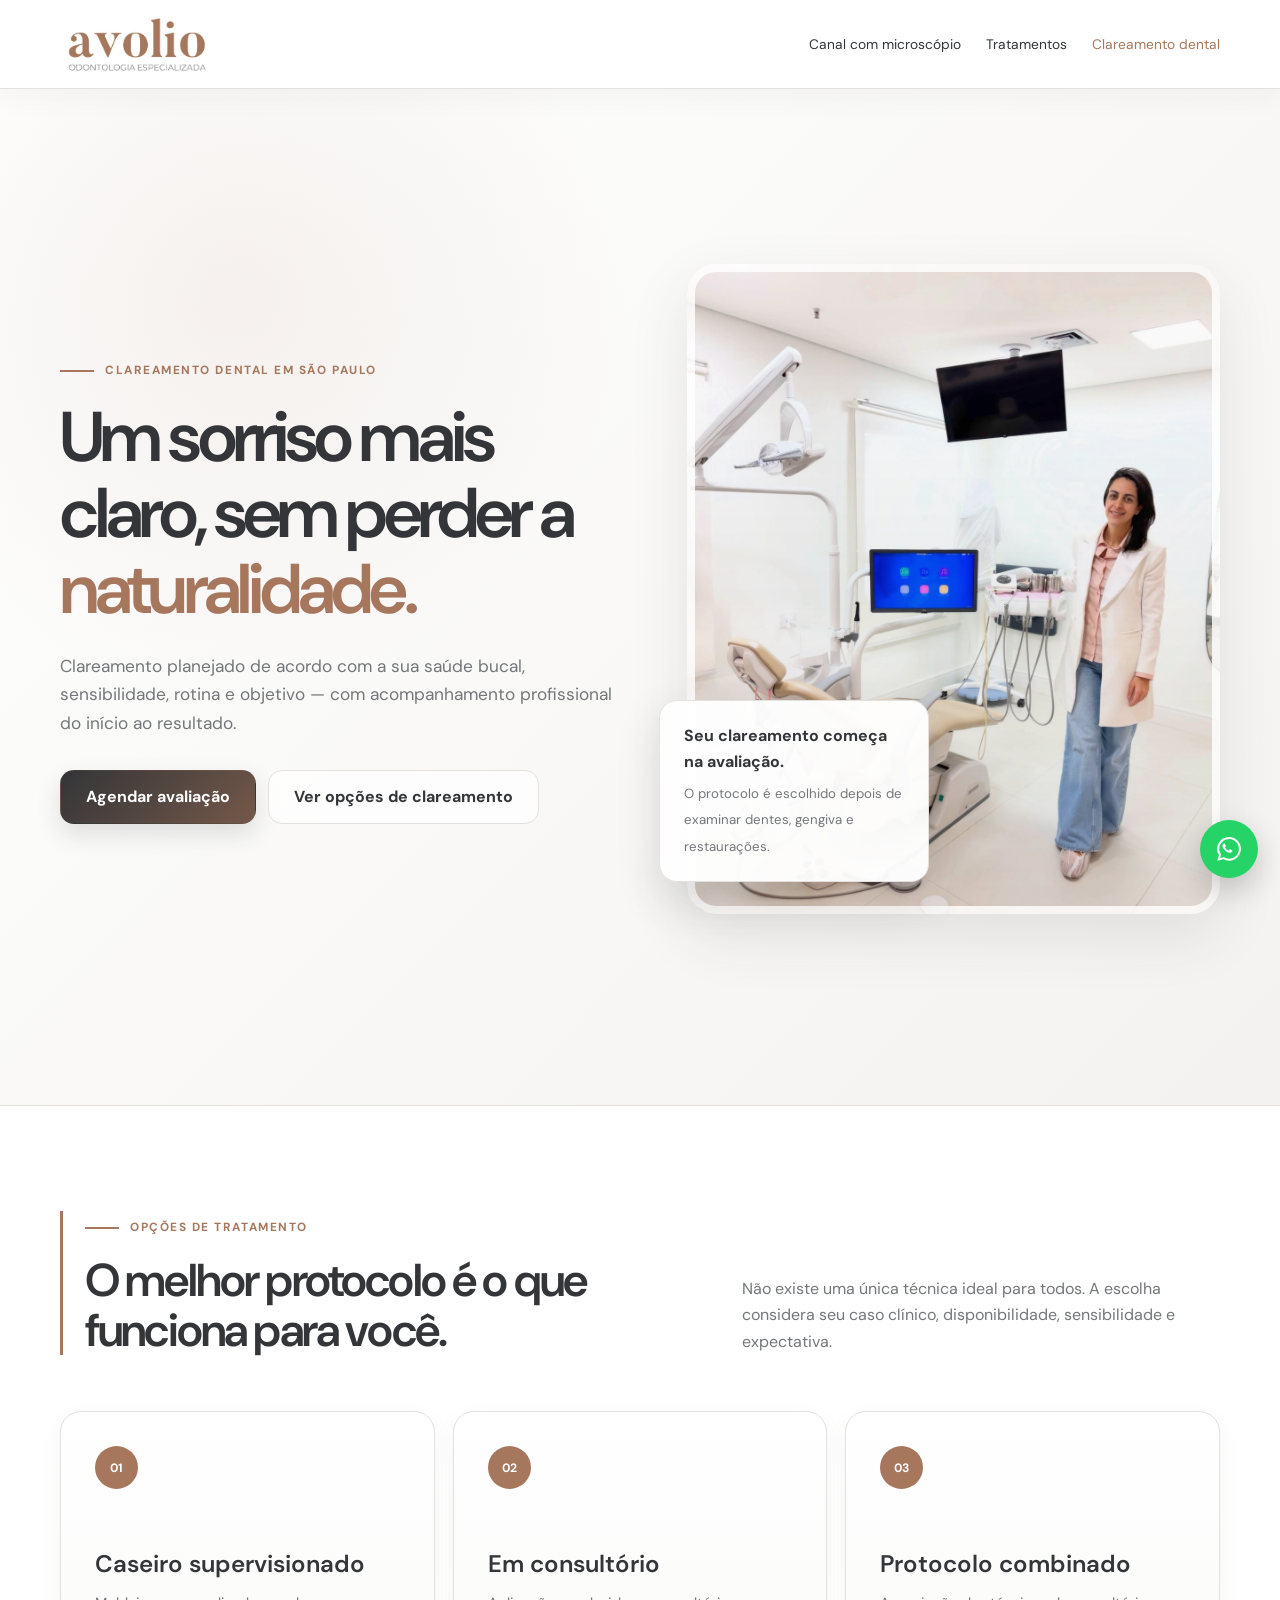
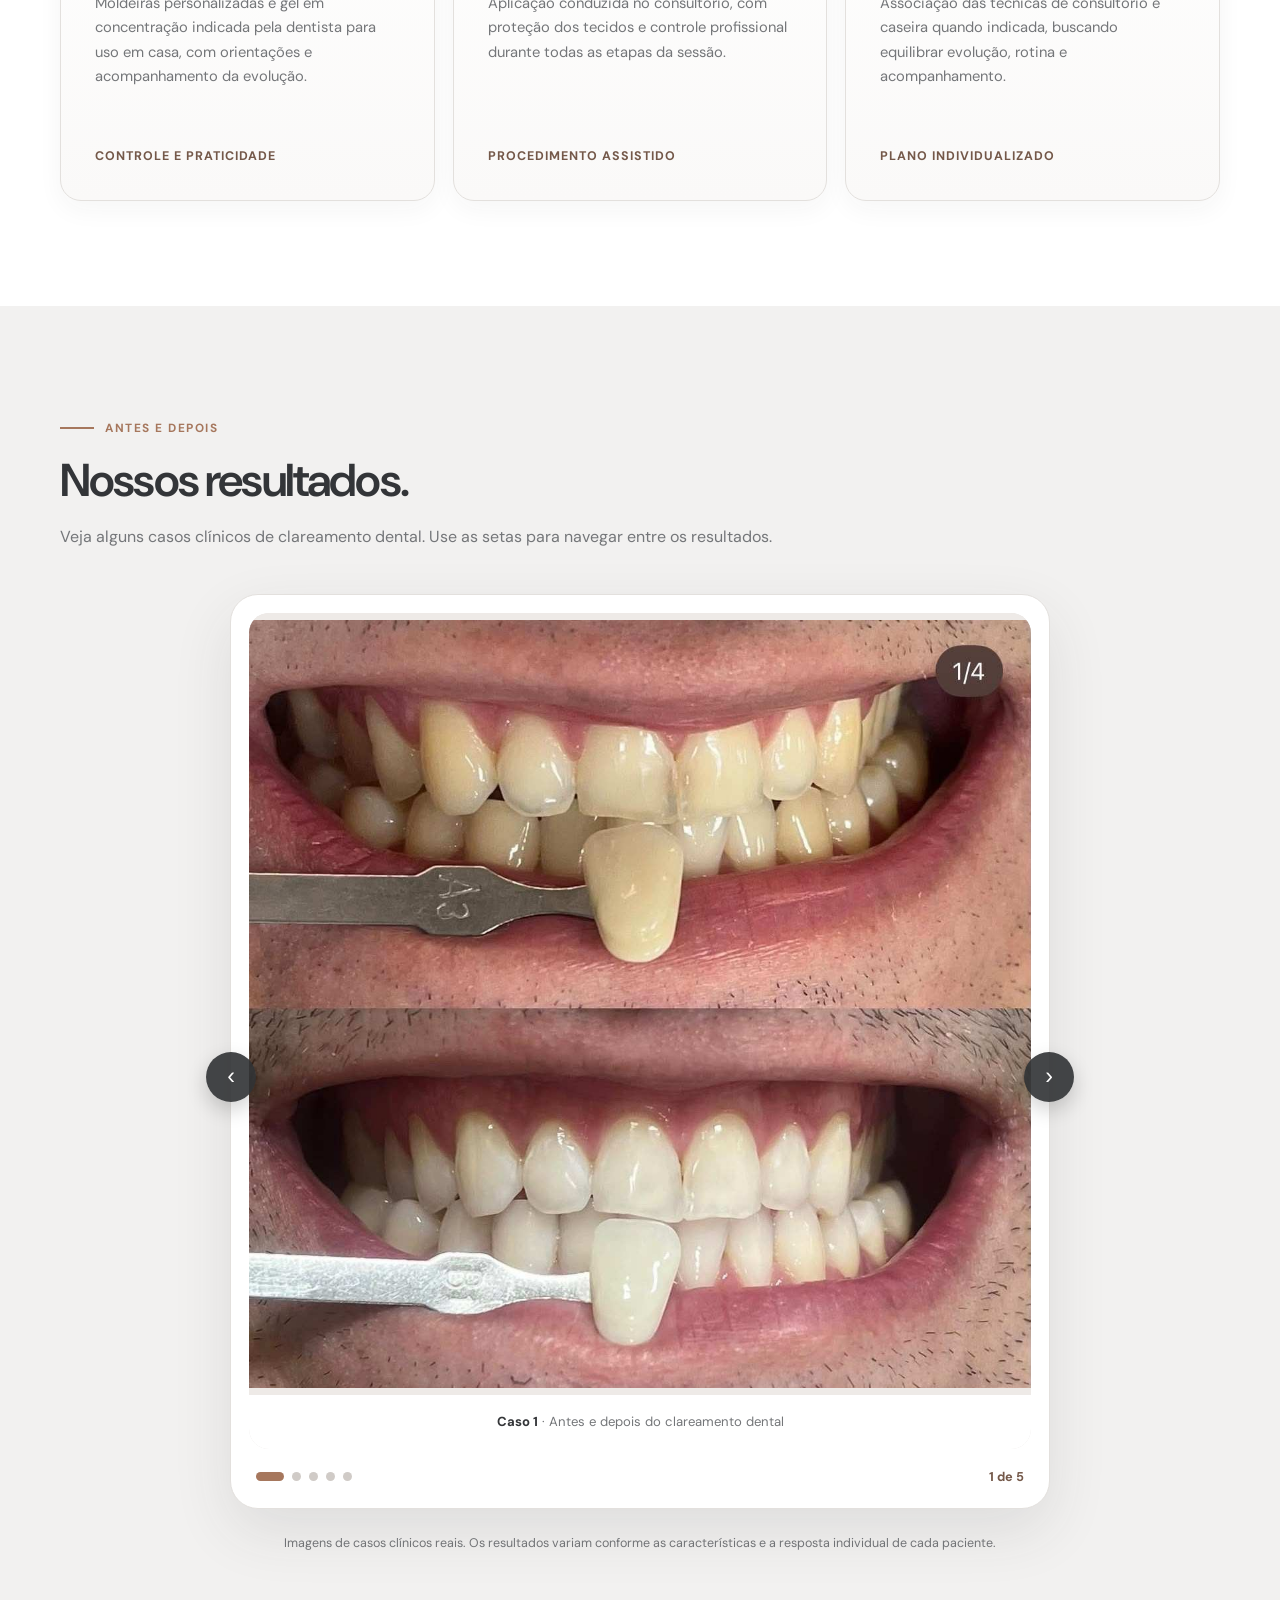
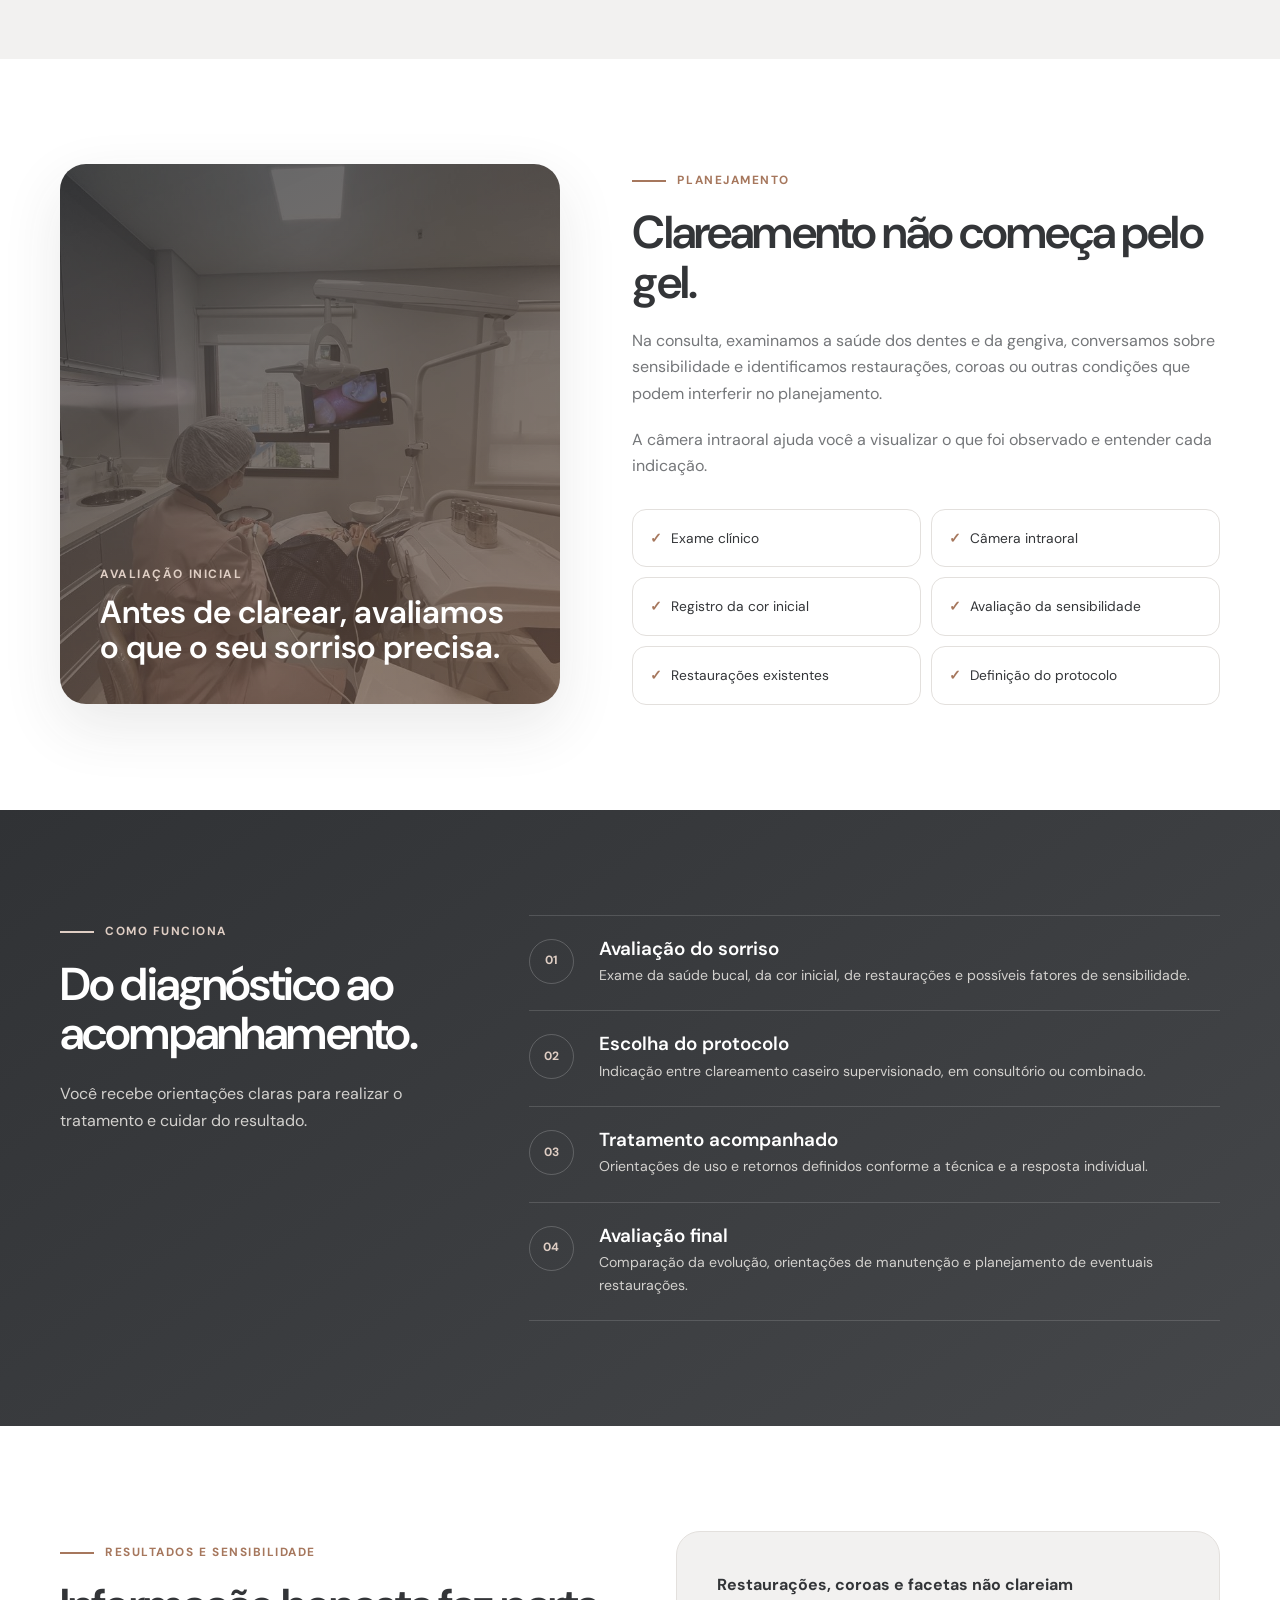
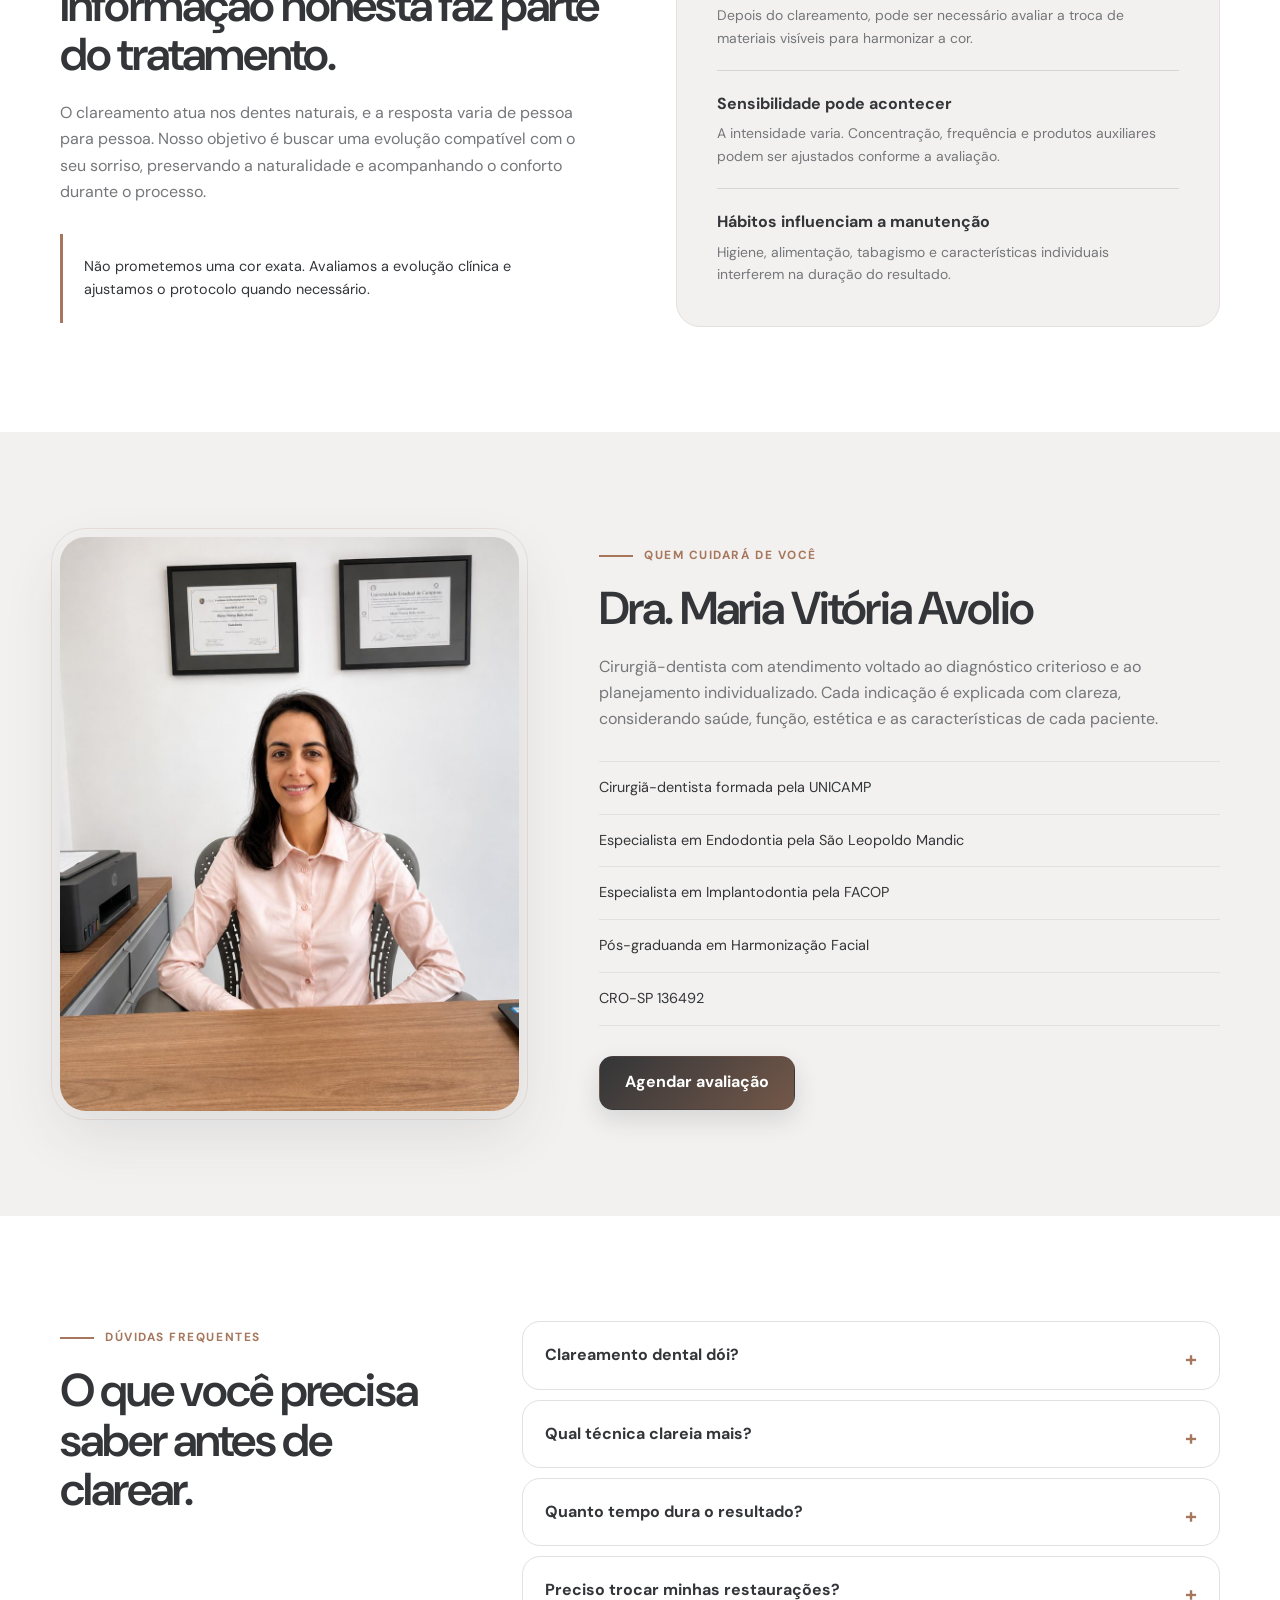
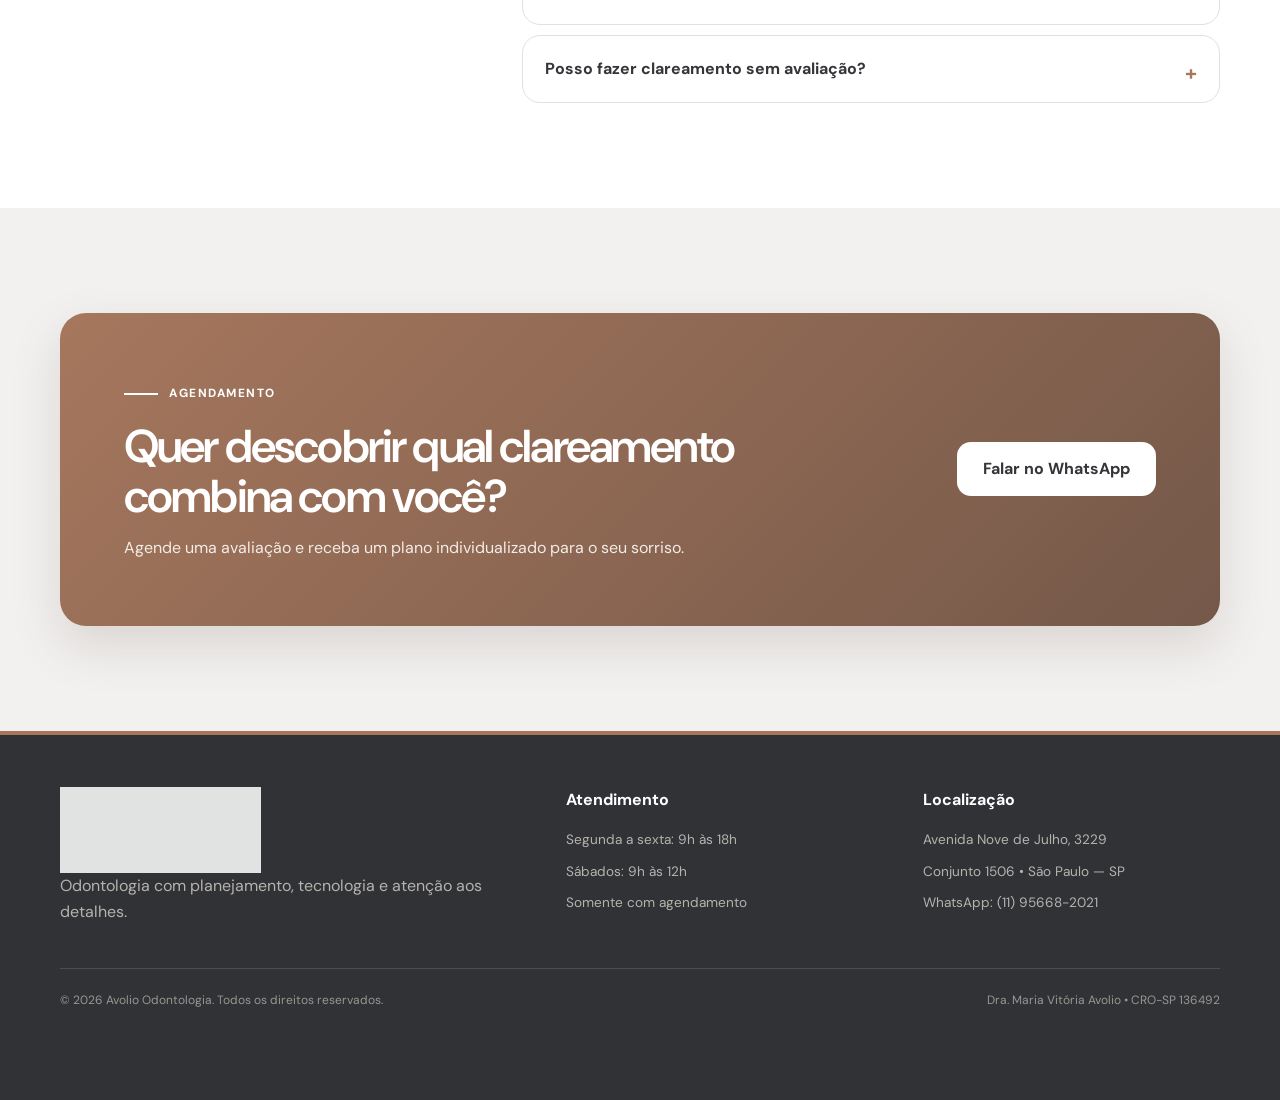
==== commit 7c8e3153: "Corrige e otimiza carrossel de resultados" ====
--- a/clareamento/index.html
+++ b/clareamento/index.html
@@ -1,6 +1,3 @@
-Warning: truncated output (original token count: 251149)
-Total output lines: 54
-
 <!DOCTYPE html>
 <html lang="pt-BR">
 <head>
@@ -39,7 +36,7 @@
   <main>
     <section class="hero"><div class="container hero-grid"><div class="hero-copy"><span class="eyebrow">Clareamento dental em São Paulo</span><h1>Um sorriso mais claro, sem perder a <span>naturalidade.</span></h1><p>Clareamento planejado de acordo com a sua saúde bucal, sensibilidade, rotina e objetivo — com acompanhamento profissional do início ao resultado.</p><div class="hero-actions"><a class="btn btn-primary" href="https://wa.me/5511956682021?text=Ol%C3%A1%21%20Gostaria%20de%20agendar%20uma%20avalia%C3%A7%C3%A3o%20para%20clareamento%20dental." target="_blank" rel="noopener noreferrer">Agendar avaliação</a><a class="btn btn-outline" href="#opcoes">Ver opções de clareamento</a></div></div><div class="hero-photo" role="img" aria-label="Atendimento odontológico na Avolio Odontologia"><div class="hero-badge"><strong>Seu clareamento começa na avaliação.</strong><span>O protocolo é escolhido depois de examinar dentes, gengiva e restaurações.</span></div></div></div></section>
     <section class="options" id="opcoes"><div class="container"><div class="section-head"><div><span class="eyebrow">Opções de tratamento</span><h2>O melhor protocolo é o que funciona para você.</h2></div><p>Não existe uma única técnica ideal para todos. A escolha considera seu caso clínico, disponibilidade, sensibilidade e expectativa.</p></div><div class="option-grid"><article class="option-card"><span class="option-number">01</span><h3>Caseiro supervisionado</h3><p>Moldeiras personalizadas e gel em concentração indicada pela dentista para uso em casa, com orientações e acompanhamento da evolução.</p><span>Controle e praticidade</span></article><article class="option-card"><span class="option-number">02</span><h3>Em consultório</h3><p>Aplicação conduzida no consultório, com proteção dos tecidos e controle profissional durante todas as etapas da sessão.</p><span>Procedimento assistido</span></article><article class="option-card"><span class="option-number">03</span><h3>Protocolo combinado</h3><p>Associação das técnicas de consultório e caseira quando indicada, buscando equilibrar evolução, rotina e acompanhamento.</p><span>Plano individualizado</span></article></div></div></section>
-    <section class="results" id="resultados"><div class="container"><div class="results-intro"><span class="eyebrow">Antes e depois</span><h2>Nossos resultados.</h2><p>Veja alguns casos clínicos de clareamento dental. Use as setas para navegar entre os resultados.</p></div><div class="results-shell" data-carousel><button class="result-arrow result-prev" type="button" aria-label="Ver resultado anterior">&#8249;</button><div class="results-viewport"><div class="results-track"><figure class="result-slide"><img src="[data-uri]" alt="Antes e depois de clareamento dental — caso clínico 1"><figcaption><strong>Caso 1</strong> · Antes e depois do clareamento dental</figcaption></figure><figure class="result-slide"><img src="[data-uri]…51149 tokens truncated…R1wvyPx4NPg0HAyYTBYtdxLabFVWb4fwQY9JYa2flci/3heHwH6kMeEsko9NDE1ew9SX6Er2PuafWIOVzyTBUIKDksjguKjFGxbYPSGeMrv1hB9aYOGGMf8IGEHey0xdD+w75E9DXKa+hrkdo/Q21PmUr/wAo8pvtYxPx+RoQJduT7YHn4I2Lj2pC6UmZkcEHm/Eif1JITsF/Opsi/wCM/YzZ8wb52FwTuHavc3QTg2aaZ7/BCe3se3oeoJiCZRyvZsRE8kqeQ7o5GP8Ac0KwtyTy8HBCESn5tfvBO8In+koz+AtfaGcO3YXOjWExfSHB3O4h7w+hPkEzZh5oZHz2mLCYmX+ZPL6hMJmYyR4IGfk/yV5f5P8A9EfNTeW6Qg0QSIQmZCEE49iDEMYS4DkY13kH/ngvYfXbICw0NGXZyxNnB2ISIy0uw2K2aLRo57Hsw+DuN/rCRwiTejlBLFNP411RNeOCaS8DPc7YM0miHbh5YhwvdD8RbKEhNc7j0yVPnNDcNzLZGMaOjZTo1DgJ4Qst9KWSQxjH/H5mEJgkQYQQnSCExBCXTajBJ63V+Bp4H3dhaENWvs8uT8U9Ev40jX3U/ShBISEOQhM3oQ1Dn29dyj4MppDvXlH5zhDJbp7NCarkNyK/IUGxcW0Xi/ssvwCITn4IK3pIg8oQ4m/BnQWJ/wCMo3w8RqfQmoMTHJSjcYsHBfODU2E/0bx6PLDysIuHi5XEgsP+XzQeU6BCYQhCEHAl0DMKsvyhSISj7BTjweow3w+tTj0X+Jj0ab4RbXxb8NZhCxo0sS3h+IykhM1PnbHs7qYc1HjYmeSD2N18xsWntCcexP7gn2E8JCV/BBqGmOGLHBMTCoegn5ME0xDabhwUpsKDVsbV4HV3xRaxpPDLcw+SFpS9CKLDHgsLlf5zlfUyZEITCEwlkLEkEhIRFhBq4+YakuCzfdF75X810bf935eZCw/cEgv8Lh1RlJUe+B0Px30WGhLaHb4wmV2T+ymO3ctJn4xMMciCXEuH0sTHwQc84NfsWVHM5Nd9DcHnT7E6cEKE9j5GajdFLilxRCY2XKRBOk/5HKExYYmEzOuCMCCW8iZSITIQUofWG08vr4/kYpaia2O4V9BOnQSwW/zijgeGkp3f9CZeX6KP5GDr6HJSn2KWd1UzaN7PEdhYThy+RZY+hs5w3wyylTvgecjuKBI01hRii2+zzFvZwUd5fQjjNEyjC6MkIWX0vq8uhDUmLDwnQTogkhBFYUQvS1hI0z8A0aYJOw1Lajh/A1/ku17iP0IfWV05Yo9lBrHDEwtCPAtt8M/8h9DaF33tsTTkooxd5tCl8uB1N+Tu+Rvk5Iiz5H9s0eEy44KhL0RpnGj3eDP+i4Zej3FKXopbi9KYX94Ev/gc/wCiEEHQ1gYmIQgxMhFRLDQkJZTOOTIQSuCC+w28oS3/AAxfw8jA5c7kv+wk22269m/b6F/CHpeh5/phszmCprvi5f8AhfZ2jkg2c9C/sbU/00V7kUzaexuCy2d4hRuFLhjsMXobBF1ilNF6F0J5S4WC4UhdLy/43qYMvIwmEJ0iwFimGISxDjExwQQ1TYK7fHBI/tCOJmTCyz+z2Z34vHJPtvlvqWCeCNOq0pS5uMDnC+7D5UhfeKQJixDE5key4TvobeGh4UfJouFwmImKPoL0p4ouhkIXS+h9M/l+gLfBKNZUUhLEIQhOt4guhT+Tcpt6YvE/k0NU+TuZCHDTtwxz5l+W35w+shFEGUomXoF6UMmLkQ/KuS9yghhkhsKkcZMlORobfZDRcGLMMZZk/wBYRcF1oo2J5WdBMLqf8KdB1ChbIHmjRosovBce/wCKeP8A7du3796/dfxxUOFi148WPEiRcI3fECKZAwBkCeIYaEWxm3znsq8E4LwLRL9oftD94ftH9o78o/vH9o7V3HSC5FyLjG20ptoTSF4dE8200Jr+VffNeeUUVUW221yNZhtCbGOKhizDcxZijFdGCCFUZUtGni0aT86VKmgXsCfnwQBMX2CbYKwV+Q1NrY6fAqaZTTDLVXyJLPjBIu0T3c3hUncjW23f2VhwaR/WH9HhErIhRefDNYEwhjBFhFTBhzY8nlwkygSsCW5mo0befI7c9H//[base64]/[base64]/QaEIaJ4XKQ0Lg0iQgokkeB5DKCXuTy8YBbCBFeeJNBI1Gxs1NGJyt8E3Y9QhrMMktky0mlTiisSGT7mJzIJ0x9g3HuEmybZ7Cpye4iW2QLBU4H6UVjE+q5PuEz4NLG7LyeRYn/[base64]/T7H2kuZCZYn2IxEYCQm9CohhdS40nwfdE+xmbHxpEgj1MdF+xovCzY4GFGSqnQbMk9iEJ8QEhJiCRTJgINI2EIij2CIpCTyyeCCg80l/gtG1L/AAyYS3AylgSxqWxPu7vgShjfkbmIZsDCnsUyhCnRQJUuhYltER93Mzecm4rjgZKsiyOBpfGbMWVVjXBIkMJEXSSSTw+JjlCUkHxY9iK2jzL7m+kdpHQ4DdlnmCcolvBB9ocTYlEWgp4F8idIw4DClwx9CkJcmiBBiGR9BXAgh4caE+uZKRg68J2JvgfwU3F/Ih4+BIXDtWEA3Sj7Qpw0O2SE5FwuImCQxlBqGpCsFTqQS9sCAaQ0eeB+yRtdNpoWLYUFLO99XoRqrZQ/[base64]/Hv+jxvs/R/j+gb/wDl+hI2n8Ifo+P+yYt30/8AWQo5pC2iMaJHOcwInDsaQxpDbXATYRlqIF9TkC2EulHEiy6ZQkHJiCMAhE+B2Rwwlxj6FxA+UfQJEC4FwdhXH0KwboViRcaIEYFwGpCkl0dSakcochOelJ+xqWWR4NIESgm8pgcmVIZy8HhKGzIR7l8HgrhAvu1HH2GsR5IqXlkhQQY6B2kbT/C86iVJlYL4/Ie+MH4xeqJEvclgmFxQfWCk0HQ2pf48iC4UbLgkrilfgxWVZIiofJIg8imM24jPGx5fAxssXDiQJCDDCRMQuxv6fUuENdvp/wC/kyEVFCWvZdWBIEW0tkcwn2GikH4BJshIXkPhSGuEIjgQSEUFMgeeB2YGVxQS5X0rglwaJcEiCOIIIF9BpHyEj4J2PCUifPFvpNbgpEfFb6IG0lUhL1hZiGdkreMsfoTdD8hDZ5gvKFvUokvvAjBMTk0YaY/yZ+gSuxm6ffj2UxCNiFqFIAs6GSnR3KgW78aoSpqgQc5NiCC4R+Ad5f0L+k5CnZClcXkBCwIu+EQBEXAdmvLR5zhDEdwPGSx8yTMECQkQMIywR9a+iPDyiBeGWOTRsZVkCQuSFyyCBCQUi8XIhoG09DsViEWUomIRyhS4Z+hBEkTh/eweXKb9ESHEaGhSHAQXLU8UjUTdcSuUnmIxRbUPonoY5UFI+g/gKoJmA+FsSnyB3aVKZ9gyhA6OiFcL0/A/iYUDt5myigNmCezJB4iOZHOfLNcl7sNphfTi+swqmNbgQQlbyC0eDM88qEZv8l3AguB6smVDRsBnRFnJIXA8ApQhCT1/6ENqSZ8QKX3RG2SMuAS+qX3CJcwH1P8AySSSchJE23CF5pCEtF4Z12f566UCZEqIb/FMm38oQHbA4l/7LFwkk7r9vyPsh7wj93l5QnlklriI5UE0WfRBJCC4KbikNCEURwIIQQJYf0A0JcR9AxBHJ1kPqiMDo2MtoQ/v4IrVP8CLpHhMYrPBC9jej7YJC2KECD7C8kdPAkWoR4B2hJxf7DaVDFOmPWvkbDfhH+gjhISSiC1lzm83GChovEKcQNfIvyUn3Hg5sspH9hu2IWrK6prIiCAg3yp6enIbz+1JCHI2SUz2kDFUFlSQxLS0CH1wIIIJCFmqsVUvoExiFqT54KQ9IWPB4B/7ZIwUJo7EvynzMEjJED4EC5x/ShECM5AMvHVTd2MPtZIpbZb2gu04+b/QlflKx1QiarFmNhyfDuwHU+tYsKjJ42K+IPohsnlf0LvgqF8cOUIQSwLkTQxBHEECCQuKoL6NkKcQQJCII5i4B6KKM2x+kdD2Kaset6omtLBJpQ/cE+ns8ykJG7Q8GXZB6IqYFFx+hPRS2IzgicJLLsRmpCFxeyFdiIN1CG5KUPigi/YjMWFEYUkgZJPAOqKK8ZLBQYiuBBKoKDlwo62Gn6gmdOE1OcjCQlsrlfvCYrNHMPQm30IE/wCzgQQiBBIUjGWUsxsB2Oh0ElbM6IVyZvhIhUi6AM8qbG14KREX4DZ6+T4cBC+jCR2lL1/f0eb07yJn+XtmcYH/AGU8y2suv2G3D7snwC/0V0YmRWh/j+I8Dn4gGwLDJmJD48oSEJDsEI/[base64]/2N4MCNr9kj8xCUiiiYwjJOhyj2RKOwRyRQoCaJbQXeZqMn+NUCGxfsf4H11Fh6QYiw2RSGOV6A3DWV4gdBKD3AZHVEGpb/AMF54mJEjQlNF0i2hQ5oISyvIouEk3G+BBOCYo9H+zJ9CeZyN1WSMqQyVKDoHwIEJCtwkYkLPknBE6Ih35Y2EbAhKj1ng2wMXYp/gaDNJH5FirFuhkkfcngu+xwtwUZXsex4ICQ2CPISEeBfl34I5osqnwOAg0IQkr0bOqXBp7cCQuFCCCBLmZYsFhRvsBMk2WWxh4MDpucFeSbcb4EhBIQTkZaiV8J8gWeVkuxVQ3/BRIF4BVJytRqWpsWxfkEg7GOeQSJWKCXLA52Rf5ff6YsjktKhOn+Mf1fof2LZcNC47EJHKCSQCcCSPhHLoFwIdPsQBFL8isv4KEMCVIkiFkOMj8HZgbaQJPBjQw5D54E7oiGKI/RCktnUwhv9jy4b8YNDYzmDXFvL6HikS3Q9ZGvPCnu5MMshm85EEImLxliCISpMYf6DLkZ6ob7mFQTyRPH5AkPaC6Ki4MECRAuCXMCc/dm8DlOXYjZgo6GezCL6ClwQuREqs1IprV4jng24NzFz0Jh7Pv0QmLkgG8M3kKJYlIhKJBM/Qf0/THBGwn/8W3dfyLIWhbI2MVm4S4ASI2cE5F4whi/vlcQvGDAXquIaojI3mCSRXlx2dUSR1sYLSG+FsQkkqslFLiGTDUkOlWOdbCXDTrl7GJAop8j5drhSuNUR8TQqToJQkLg0FIajDGwOoE/kCyIGwTkMiS5IWIpCQhIS+ueIEHJuw4YM9Evns6/hwllCYF2UjYnQksgX0jg9Ep4GkxCWuuKfRa76fEDXfM04a3yt9UG4ewSRArr4JSf88M/1Efj7MwC+X6gaMo+CXX4If+Qnaf5Oie/+iFbT44QS+DE1Eq4wQKKXFxJwRwTi1yn0f8JPEQzAQNE1lSLGwjZIojg/PgmXYpdYIR2SGakRrYlH2QY0ivzxTP0xhpwLlEwkPwKh0E4RDcqRWCPJOKMNiVR1IgoSoWAuAiCWBIj6B5FZroVqW6ghBkSA50dkGThq2LRAghBEfQuYI4xkizxA5Gitj65ShEVcNUCUa9j2UpRo2dHCXBEGDPbRAnAkcPHCgzJbjgWCPSEKJxVviwMQq9CSMvjhJV/[base64]/Ig5VVcSRwQQgQyOYaIGGLxgRtxGOCxMm8B/MargXikeiVYPyH2yMeQ1sgusYIkhLgTeEfmISGiB/Q0MeDZxNeDL4K5N5hCS2wKIUM+BfSga4GfA8UVQkUeTCl+BPYNz2IXCXC5QhfQhDQJot/1It2v80XLfFRRCq5UoRpowOyxvIj8RkwWVAQhcPBInh8aciG/[base64]/[base64]/S+LMB0xSYIsEiGjogMR52+gQnxJP0tCwLLZWAhitAn2CcYEvowQL/4GjVuxNiZT0SaQnFJJKQ1FYqA7NmBA+HBIRQFoToQuJMWf34fpg3FnhDcmJQLw8Zl42bBOR1ZPIbwiFHSE6E04ZMvHExXk/gSSPGTbRUXY2JDE7Eo+C7Evo5zEA10Oh+KctPoCcz88QMy2zBdlBeOVxhiSOhUvUjXwV7IAsn8GCGkQirEL6WMjofCgsmLwWRBUMsCCfQiSeJJ4YhtJknyv4CF0UMcEoTlcQRyj6eiSScbKD8E/if01QaW0JoV6BT7BlNj+BcrpDYEFxJzn6MnoyKCHCfCD7A/YuTC4Ax3QS/9ZAdOLJO8E2VWWQebsrGWqHVDBCEByXnkpcOBiJL5+8X+BYQn2NBJRNx3glTbViViZhIgwwx8MfAsI1cUUjxFBULk+SWhmRI3KhBZF7QixI/0PY+WNjcWbnSIH/74PgsNCTxgKc5XCRMXMkkif0qmOfoMblKwLhfUj6USSaMaV6H2iYcEEKiNocFv+Ah+SbOJQqUvaJ6aYgFt+QnMC4kawyMBIMXAY0CZYhtlOMY5GiorjYlIUm8CgoDoI1rXn/MiWrCQUDPkgJVB14Z6F+/BIeBfQmnBdC8pvESqKjsT2NfBYMBMnhHJ9aRMxsVbXgWhvpT4SEjySfkYGPnNh3orT+BdDRQnyJiF9JjDHPLisyAH+SH2hqJEJk8SSTwJkkkiRYtiwu2eTg1fSLiP/jJE0tOhLOgs+dcMuRH4D/wk2FfAE6alCa1U8WxMRgXBihydcWSJJ9CKZvgAmL4wjkS5lLSQkOnBb4STs2hAukjKHZgRoUFgiWpFjQxolkfDsK+jJ98CiRYWGLwxCSRk30F1eZHdhHudHQ1cUJJGRkZ9hT9CT1hETyOkkjtH5if4J4fJIIXQ/wCA6EpZog0i9jQSMMJi5YyI4vnToaBbQLg3CoygbHAuCCZJIiRPnBDhsjCFhjEQhC/+Ek/[base64]/taKuUxDEi4PE8CRzGCbUNh6nxFxT4pLE5/CCw7iuAd3ClEZWiWP+JYKMiwRSLDLIOjGyurKfQsccyo75Aj6Fg9ac6gliUiQhTQwmZlhTMYB0s9nyUxhhBifhjLN/djr/IJSNx/i8BZVvYH0Nsb7kTzY0rllxPgbtzQvRBhNAy9ZU/MqKR+RBs1KH9R8J8T8Fy+GPi+haIIGpksYdJApluK8gimKAgmST9CfFlKyRI6FYrbHie0YuK4TExieEk8TzIuE/wBGDkrTh5XKIkRK+xJJACRHAOUvyJiK8LqUp4JSX8E/ZE/xz4HiZdQn6Ygs6xZAcTk+yQmcCuaiB2kECtRAssLsJDtm98PEXZD9kBnlwRERSkT7kCQhJaXsZflXA3w9rga2LyHIaS1NAKwJcB6SnQQYKdBWggJQweCyntgT/wBF+D7HfLZCVs0P/RNfcr84HsmkmzG4IrBjNmBJiI/IkZ065FvooPk8FUkjyMSDHOpFXKpBb9jAfw4aSHhXCeenGXBjQGxhpMiBRyIT4T5TzPM8yMr6MBCWmFQcYQmJkiYnBCQkOBCfKMkWiVeSSwNPuQ0fIp9wRzgudmSCWNJoIshYdKhADARYMKeXskpDkJTbT0LLxombhQkoh8E4sS/[base64]/[base64]/[base64]/JNWwQYma0wTWIB69ez0JCWhKCBuBh6Zk36RVFQzgcOJ5wNRD1EO1iZjx0I2N4gFlwWBYuxdiqbNEJMX+8H8MMSp0jIxTno40Zbf0LX8FL4l3C+5DKZ8s/8Ax5P+cv6HXLo9CTsGgSiSbitcFPshT3o12Ru6RTzI/[base64]/DixuSCcCCQxMCYcEk3jo1kQeBzN0dRPFO9CHCy2PFJplkYDShrJMwHajA/OWxKqFwY2WRmG4pFfM0Etsa4vaLufAnsbT0TNHOSljVbYf2QKakdkpYkDFsWobS+RNrb/IzsPS/yF2CIuohyGZX/[base64]/14OoYOoElldTwlIYzcyVx8EiT2Juya9oh5IuYJ8cUyiZ5QgEHakRgSDuMP5CkpFI6nzj4UixZl+54zQbCBsrF/gLCMnkQRMLMyW40IwopI5MCqcdhaHFDvgNYkDaESfvJf2cLJsBPwzwkeiTJjPNiFrAYPe7lpwIkQ+O9CxAUijUxJgl/gfI1FwxIaEKPuW4sjxA0bjzwfftjpJ7S6Bb/LJPPhiBOz7Hbf8AROIYHBZkmB5IEdmhmGjI+qJ4BIYRo1PfT/6hiVMSXuuOaht9dnsS5yZc4RXBPEDWxggQehINRZKtEpEl9D2x5C9+zqaoaBaQ9p2CGtmCWvIcJKjZFUR8jZSLLoqJVEmkcsPvBIgsQFFzw6MZYb+XgS/0TZUhK0wEzVMnMxTbVwLkNTkES5hbA2oCQnMDhkZVG3QxSywDCY/IUVNCUpVkCYiDf7foYbPuf2L++a0kydYu5Fd1YWR0IwKZhdCQBLP8CRCEp4khZ0COHEs8iKKD0MYg+5spsZjfGSNEK8k7c8KXKc3QONA2+ykJCTbL0VFnBG+EiicuQTJHEnxVw7SoglbD5qDDSEwqYIa8pSGHRiBI/QxIRkYUFkSvkSO0kwyxOCSIxj/6xOfeDa1owOLIei2xTK4SLE/sRejZTLsSGLDL2JnxzsY4IJCOiKB/9mUyYSPsb4FtPocve+G4Y4sUFBOqRa5dkix+dIQralGYKWYI6G0ilZGRYwN01A82I0QSLy9Bv4F+wvXBNRQh1HkTTMiKfxEJ/YUGJqeRsOuCL2H1+ggeHoIOwwXCKV2KM2zhbHoYPjEENNWJVBzOH/oUstXRjSWi/AoE2MdtNaP5DSY5QsTFntEyM9mU+6yE5LaVCh0TRhnPFnwQSE0QGF8cEjyJEeCR4TDxwiB+MmS4JORZTG4QlIkWQTgxGkZsAezAsND/ADxaGZiIC1Qp1tVC40QK61CSI53QzkHEm/JJnUIn3X0EJHVktf8AaHpAoTea2MaqSEMS4QXKHqgYB0g2BLA3+oIHcLR0DFuSiSDRD/[base64]/APK50DVM6WQSM+TE3iFdHFdDWdCFhMEyIQeyT/[base64]/A7o4aEevoJSmVdCSnoVqR7LiJen/wBIBIHzo9DR3KcY0MaXCeHjYYHRpXEmxRC6aQRs+Eqy3/QjSKPBkHykjnvJiSkvYVwlIW1YX0BXbsXQUEdHGWf2aUrGX5jf8sRX7ESKYUF2JEpXCggkKJxRDDZ+CxDFYjPMIQKOy6yVQf6hvuHoT5bKFwjJ2OwrM/OVDKfHDI/HBsexkdKZFCQpEPeWLp6L2Wkxjn5MLRUGSDRphnBIoErZfKZ8QQTeuX5TJkKV9g1qFsP5TlkdxlhNR/wUqoBWVjCKG6FiM2EjMxHkin5gU8zjDExiRvIjUU2hB/MBzT7GQKRoKrQ//PIlwTRShJUnfW0OEvgPgX54/Jk3Ilz4Gu/sJWbBXTL7LPJMSscD26dCV+sE/RkBQdxrKwLYpEjcUiCkVeSXPRsGqiaMCmJNaPhGV54QAa3iCVvoqG2qkoNoMVfH4I6MUd0vEJ+2NbiCBKWnkb+NAy0ZP/SFNod8IRE3csKTATCiWX8MqKZKfCBO590be5gOJFK8D0Li1AohJ9IOBiRM0MwdDn9KE/[base64]/gY5SEkCBoG7oVzehORhpjzkbEkXCAQuZMehnJLl2flTNPZj/JcW9wBabo4l7hRxW/RsP8AkVDvOUUHynInj7AZUsKIAs8IkHY/DNvYoIbMrTIt914MxBgTg56HRY3YTkYDQD1X35PYfYEaEpcIEhIgXHUrY2PbTNu3EQ6KgZA2P4Oxz0XXBb4OMOH9hZF9yRjizZ5ehaGm6EqnQ1jfdDRxulLeRlm38DF2fMljH0PoKOHaD2/MRBIyZClghU9RVBUNGodgMSKJ8CE2XQVlPIfImDsAIFhugJiVKtQybeNyoljI9OE6aMx46ElVspknoJLdhWsTfAt++Rb2YQxhEnA0sZCGOBcWgqhLLTeh4vphcSrzNstG/wBfpG12eHfkSJlTTo3Ny5z2OE9kjWuGPRA9jdQluhMgHaViZE0ygSg2qJchfIbhNrGtDQeCwEihC/5o6sVIalKcHdECkRPpQYF5YlkYkkRYzeXM7/TGGzJDrS5GReGO3pctCRDFNuB+gxbO11Y5+CeuEbCRdMUXDYmH8C0eQCOwoa/FPyPFUYC2DNMkbYzgtA5rOOKwoUQQi4quolJLmDKG/wCHKZKXSwSNo0N1h4RRxPFh4HwURs1Aol5FjEyC54+RGb2iB5rYeI9DjAxKKByyUdkM+B7gLd+WSjOSRYsMnMmcwj8tjq3iB0jS/sZTJtkbpAiJZi8xNCpAUpK3USllzgFPuiJaNtCK1+ToHT7LMDRITiGSjMeSRqEohyZ8bWCP1YyHSITFbkmNrrwLn2fyclX4MBPiYlmeEaME8nkLVTwnCgzfG2DXoh/tQ3hv8slASVj9P4E+Q1mIF2smpVkCDHnvkekiI6jwxnizMwVqqWRGWPIBFg0ci6hjJtJNdFgrAilQ6kDMxHn5Fz2ImeRD2aMPwyeG8RnCyxa2+yT/AKBBIQkXQ4cFFEkcId3l/IT4+7goNYH2wFGOCzMHdmATVqeEnc8uFMlMj4Hwhkff8Yhqg09F/eAhqXoa8UI5wISCwTGBsl2ELnUciUwgz0NgM8K1aofUjfJUHb0NBMSWTAGSSkD/[base64]/wAqhx2VjTZ+HRJllIjqx4EmO3B4ETardhtKeUaLF+g9Bc2MTkUsYGGZr/[base64]/G7Ek8KG5ZEfAwNcSeqEyWoisQDItXAgM+OBf45XD0KiqmgACIlAcWZ9j+M0odbMrDoaYcJNp/wgXUxOZYCFcMBsCmmH3Jd32O1Q16G030FqVqbZFG2gsnr/wAQZJE20J/zAhM9D+iQf0ZDCVw64YH0qEJLOikMe1MIeExYFMcsQkOsvBWao2g+xkVKDKGktQJkmWRfcRvsqYiCwxOCCINsLCfwgHW6EbG/xF4CNRiMPH9ofJdoddEjjvkgyJAzLIcpIENlwhsTFMX7RQlasVvoRLdZk0NZhkG9JmzmwRbEsOT8A7/UYaPvhtdiEZpV6HY2WR7ODE9ikNVoIKWuOiCY80NBBBezEM2QxlKUOBbvXRM+4HMLSEVaOqErWI75ZZLJcadkqluWO2hkcSsQ4kvZl+2WUEvyJYIEFwcfFXhnieEjnas24fzlC3jhlE8ElGMz/wCDQo3b7DyS5v2ibmYaDXwPjBMJtxe1JxAIG6eDiIEnF4BmxSg9F8pCUrsA7IDKbgPtQh+vplv+BiqU1LgtMF15nDIFMPav/MOAfARkowhDWWQ1yiljVLrgSLsoN8oSFFdHhYQKZk12c2/ZHwobGyU03AI/NQd+nTI53ijyNEmQ7QkXtilA0eQtSPhlI88XLFBoETXwon3aIG7STcMDI3RZeUNlURA2OyCPz4JP/ISTBCoqVmx2I+k79ibJkRJldlCNktRnv/B8kYxn+7+ROEVkatdkCtknF1+7BiyDKp0Att/7fCTwQ/7lLo6thZ/IRXZgRC12OFvSRFSkGwQrbHQVmhPDvBAYeCtV7XY7Wg4UjSBONKaSXJn0Q7n2kQmmAlBbdm2paQhVBLB+0JThr5DtemDaZC+hyY/2GMwMsRcDIkQQ6EMohFHCSRPjJjUhQKmWEBTTojoW0dAik7JkSvspewxNFCbrK+wjZKqJ+xjNTyn8DYGyfzG3xhaf0LvSkfhjyL2zEf5oFklFe/4M8zrBCr5/wZFFkJoXXYp7RhiWwUuwLP5QUQrJt0ZULofFhFSC4MCc5RBCQsQPmScQILh8hMtcQR/DDGqcCuy9OiaQxBV0B+6Ml09t+VRNO93xbsZQiC6uwX8vAq9XpXUgeENmACxodgXBcITjtCD1xYbAxsPFOh9lh9l9WwWLMAgxCjiJS7IEMhfoirEo41grYZODKUEApZnSfQ55od0mWEh2QNhbnuryczaIQfb9H/sy1NiWtaQFLGwTBwA2/wA2I1O2dF3SwHWbIDMIpXZgLI9PQJhVNwKyp8ok4a7sVtxB+oUlrnZXD0UHGmBzVzgtWbxBiw9jP7E23hIkDzpAaOQ+7/kjxBYUiVyKZhv2yY4lNANtUtZYjsEJQ1/k/kxDpAhpa92LLMbHwWG8yg7vgqiMiWMkkkcEjTkhP/uYDcjhDq0fLA0eBhZ5O+5HKmGQxky2RBQtLsz/[base64]/0gR+Bpcn7Ov8AhW47EuDqf4EQqPoq8IoBqu+vgTT0SEKe5/8AWBMXCL+DehaAoCkQuLPonz/JhRJLYqPsUpAnBbGKWWSEOqCwpxJW6MqvokqbwhXk2zIBwItjkMSaCw2M8hbpIsVNohw3WMFeONHYT7GUsKcWwICsS/yCRPsRxgHkGVFW7YIV2JbaJORx5ynNLoLU6GQ/CLFlrFwGyvyMZIvjEGQWOZ4iJe/axYs7D/QiNlkUS2QMjrJgZkvGy0kqEmU1BG04jA/oXkerLyNVqUj5cttpdipVnLKc57ITkZB1SMpJvok3/AazobE6JsC5sIkHAvtCTwhTMX0I3sqlw+UIP+leIEJcJPAc7OAMjJ+oaEi1PComSqmQ/wBiT1nfB4IkELGx2Mw0jymrp2mj3BZ9xdhR6Y8/EOh10SnJfghgYNg04YY4Ih1T/nQlP5G7ksHxTySxBCRJCFcZIkKmR28D3iQp22ov9fJWSa+y8/2P0QsH6YxbYkfLkTu7Zmx/mWQCSZRSJtPPpo6TmNOfyhZOYlf2wb8cMj5hg2NcRcZiLQL0NIFyNXRDGhQSXIpGQgUIXQgei2FSUZKh1CAgMSCLB5N4VsPs8Bz38ZEM1OPL2JGKIkiFyBJKkeMCaE1hoal1LE/ylDfI1ORSwjrITzo8psPnq/[base64]/QqexKihruCpM/wCPoICsRf8A4Dj5MVonW1sv7DHh33/0Q6Y74lxoJhnYm2/[base64]/GAkvVAzxwxI0MkTExPmhC4n2Mhe4IWgkNtsct1hVjVDNhG84viQnHkr2egHRQT4kbBjScv/iBR2jrPTsjKeQtj/A/A2zkIb0UbBZKLgkdSMr+BFEKKiSXB7J5uw5LuCBiSNAIWTw47wgQ3HZw7X+ZKSsLc/uiB0R0Tya6/[base64]/AGvzwYuINGRGSErHQU2Ofoa5n4E77W+gsyiI9HQQfNMvT1ABbIP2CQJMIRJ4YsyW7ENPEZ8iQYZraMKqijtMza6wKbEtxgLIkIanBA3pA3KG2fZPB9DVkJtPNDH9xaKNx9gRMnI1UxJLJo41sqPa/wBPJDTOzJRKcUhD6APsi4M1CpiC1INK8YCGkDlibESxJLd0E3cu4yXGBgmmJEC54y5Ro/ANVzfijn5o7XEbNEAllMyQjCFsob7Gh4wUFgR2PHLfZbLIj4CigHtIU+EHL2pHHBXe9RcG/VA1gO0Js+x6AZ3bNjENDL4HcU+BeMyTD8pok2rKyw+U80xFyXE/eg+KQtI3wTSPgaiGJMQh6s7sD3TFAVaEgnKxPQOvldGESQmCN7ZDJSjqFdHiPT+DWj5GzuFNmDhpBLVEeslB4hahuhNkXsSZ/shbQlPP5N6yXECKf2S1nxMhuC8awggqDCG4ZiVJQvHfgvw53Y7Ry/7gzSilIog6fChhCC1EuRLEQOEhUEQDkuiGwnDdSSbG8F+1XY9MSV+RLoSBqisjnpbwxLSTZFEgDMNB5Ih9jPYbHlImkxuAwhmrHlCVT+4ljuiuCbvSLskQVsRFQSL0PMkrYpcCk6oyme8KpZcFMcScfHKyU/kISgsyR0EPgsmeEZRCjGRO1Uvk+/SYIZjb9pFqo70Q6k8aRArP7FLj5TDZBjroevEb90hBKl2QaX+BIk4fgjoF4FZ62RJY8chP+kb4kkRI43DcFwrKQhqAPbL8bPiCEXgwEkCt/cSvAo3SCLwJnFEyiBoEW/EMToUjPowLiCUTEdIiadXYhUdEDYUzYhYyMS0pGdCm/IVPbAkqnsYmM4KlF1uaEZEgRyvGQ7JEhRsxfIx5NSnYgoKWRPWWgxxPsFN00xmpX1Ik2tHMmM7E9omeIEsJjJ6R8LKSMVoIFCmrQ3nbAwCligKfOSgiWGk78BITMdEiIfY0S9zX2KGIW5Yk3euuIS/VhwNy7PwQihggTcYyOZIcpkj6EFITQigY7GhL/Rz0wQ5EZOkRxTzxJBYjo/kI9vBZTmeA8MyCH4LBvBjUSake0sfgZUUhN7FMQPSrNUSTL6GqUfCLQh5FyGoN+ziEhggMhuiFLjoWQvIJDHkExJHXsB0FNfZ3HBuZJJ4n6QjNE3QJo8CqwwBEuzkJjMhgmvR0YQvAfhaR6JJBy3QhSJbPMNsGNBmJCkcIk88iMhqtk0IdkbYQuxNmbLCSR/AaBjdG1DeeT7cARM3fgTJUtjQsCzJyFw+w57dCBqqJZgSLZAgbySQr0e1A/JjZZFiKg7Jm0hQy1KN2fa/AaCaXjA3MYo8wzO0tBaKsJalc2NGh0ILyTYa9GTwSLoLskhUkm6ELzI9gUfGBm0+TY1QybFDdogUJYJTJNL7CFsUxIVmRiBrjNx2XZPIsRKlwIZOFYBPimxCM2UYNNMWfNRRNJiqgYVZ2DP4Ikg5iEaldxXRQM2fg94fwMUQ3upR/8wekD9xRpWh1MWGpR5BfwR/WAzJxIhSSsPBORM/ShC4JwhMQrbHdFv7K/a4rLAXBUhSUKiZWhChZAmMC7hp3Qmiwjvo1HQ1GuNOK7DTQhPDoS7LEpsYbIR5WyCIE8naCOVKx18EQiR3xcdkFYOwoh6FdPQyi2xQRVmEtdQQlMJwPC/hiWkO8waUZRO0iehtPgauyZUKaGhO3O0n+xd5nwRS4rkdmBgkcsyzLYqAIg3s/RChz+yEqWEkfdobMTsZZUtiQskSIeBQatehMIcbEuNpaxEj/AHkbk5foLcY8BOhCyRqsgs/RBl5FiKgklMiMiRgGhRId5JHDUvPCz9AijQ85kgpQuqSeB/jJDcTEbk+AlTQnS1RNfwEqguD0E30aIBWh+u0MlOB9KRFwlJOB5F8BZxtoQY4dohCqehQewR8hKIrFkzelsJSQimksTkRIvoQhOSxIrJWtRbZLyUQpaypG5YYKEim8C0zcgrZTsRCXdmTIiXo/5CIXZKf48iT6GNgnBCUfCGsgq6Ike3BL8ESRpkEKpdzYkqtD/I6ZHcpghPQaXTlcIFDsvIlRNCVdmQejKqUlDReAhtb/AGB4hMRex+twRpWk/h0YeWqHAbwI0aEp8PGJHOoKqHfSFpJJHZjR6IGIT2G0SR7GMgTsRteSfTfaKSbstmtgbkQgSHbEPdzwgkQRcj0kePB6jMnJGw3KILUCHkgxjgipalia/JgMJnATvVMdpMc8IBi7EDgnYxKIoRPBQKSoWCNSdF/mxiQUpCGbENIMI4JCHOCf+hs8UaNuLZRia6F4I1kUFl3jYldYDYnAxnwzIisTF6Lo0hFkoaGzEAQ8tY8HkQOdke8oWnCZPCFwvoE2Tsid/IIMVTvIvwUUKLR1HJtFYGqhYlm0KkQhCwOqdlq32PpHcwWehitBqQilDZrQtR0EnvgvwayYkVwLYiaRAydCghlsSReR/Y0RLg0EEiFI8iA6gkJt/AguKMEQlXZRIl4I6U5GZVKUBAXdBOEWQ+xhQ3JLYgd8i2jJsfZtqUztBvKA1lBS+INY4cjYx5gYSSyUGApBEthyHgTAb8QJKNnRB5bFM4UdE4i2bV0EXLwjKrStyGGdZGhWYCc0NiRoVjd4sk+Jg1D6oVODIQIRy5oy0QH/AARRyTXCkCa8H+RMZluEM8HFI568E2klUKGQI2C8ZowJ2yZFvtCbTNCpoZR90zoaWskF6ETeRw8EGLD/AKgIRHKSaHdsYuY5EzlCEySSSRCLCUIJSaYvCEzHDqWB2Q9wjBcKU6IG3eLRXBDUoVLl50NmR4wLKhLAhqUFo0gQjJvBAeg5ux0Rg2+hjcWNowsu0i9xTQ3dswsncJnkeg4BqUVQJA7ZLbxAoL4WfBml5IKMj0MowTQ+TrRoS/gCh2QikeIL+XSlOCJOSGJ1NlF8gs75djAnktk6DPYahRKxgbQ3A3GsbCR0hEE0Skk57QFiedIb2WmA9K+TORpWNMU6RGH/AAilhDJzQmeWEStSRLJ2aDMQVwAlr5Az+UDdjLNxTjhLXkgDUqKGWbWRKQ4eSgh1ITH4GFwu6IXkx+SQYp1YgQhYiyhOTQMHK2Rm0iXTGqRAkRWAj+4BFK5GhLcjVqsduGyI/odyUxww/[base64]/[base64]/gXBStkAnRH0RqH2Hu7CVYOi5msRCHt0SMizA0/vhDDiO3Ypw5ENZ58JfoUo8nE9Ezv8A6JtvAzSgWGPPRCbQioD0TIzYkeXC+5bdBMIo6klYVg1lr5B/4gOMZtXzAeBQ3ABkzIEYgpshiCgbkMgUyRCQQYfwJWJoI7AtJubBX/eGHckG07QQEo2LjazJJGRWh8KawFjzzLwg1lHdICHLsxTKJRpCTkBuheOClsib2GsdwIuBAk4cJw2hI8qHIF902B2h2vUozSAmpLISVIsg+/nEhnDY1C3wnEqeLJItsWUaJka63FmXQIIjAsmPMT2RhYeyTe+hJDTzolQpl9YMPIrVoyT28EIICauDUeEQWbndAl1C11JlIo2Tg37CpifYRep3/QStBWOkpgdo6BHo80ZgpZIRSoEjaNiYJLIdnMDFBdxFmVTyLEwk8kKSVKGv+GX4b4dOE+pkaVNdonhToWUyDF1cbjgkHkjbvyZg/oQETNR5ccRqIoluGEQMoEQ+M/cbiaFyXc/PonZMUUUeRE0ENWy/[base64]/aSTP4IwhKfkXqdhDHRY3foU7XaGJM9DRC1An8lCv8A2BfQ6o6iifBIHX3BkAnIVXbCbgsG5sjCRLKcQiZ6CNEXYnnlG4MWbslrULEo6BsOSWiLozsgHFQIpJ+3ZkP7IoxwcIXZcSpkjwKcqwxctlgRvDtDhiRgqhiPmDOsjQ39KGa4s68k/DSNIkiQ8jbRYJyiDRXIoWhL2djgvcuhJM8Boxx8kIkwEBKUzD6EWRPoDErDwW1pGOVNUbmNjWNSDSUJGGYxGwnebxKdiWZEU4SZ1YRIGfK0KfKNP2/[base64]/iiIv1EiDOQbsi7OrgVNjfYNcoefpTJGU2TJeSSGNV2MhZmET0kaokwQYJZ/AwSRDfQntDsJAbApXsdSUjoiNpwThdsS42NxxDEeSiOT0Fo0EyRxEMcpLIciAc9isoGxENuvg8eoEALO0/J/I1DDv9RnPxInlReBmfxCCF94+RKRdwl/sQlCGhi+hPJNlTocyFNoodjSqHeTWOyzsFUVlbETSSH3xGceB1QMlzeXX2Jt8cLBGKZ6hNcEHPlCkWTNBDIqE4ltH3IQTgBT+0jrqlsuRj11EOXmjdog8CSI8jJJDKbvowYrZ2pEVmhlAtGpW/HCyGTmxLmSa8skw/sWQ1vLQkLvQisApJQtGRtGC632KppobVBPJBTOgp03s+DMQblD2HbK0h3ROytibRPTbCLAPUiOX2EPgh+Q72xxcwtbJXLCOUd6F+UiJ8CWvky4QS2N/kkyEl0PTaMCpPSSpHGxJnRAUkUhx4UyIhkzf1LnET06JrplFEWV4op6KEwscI7r0Xa7JdjLA2+zMt2hwS2BLB9w56omvAh/yCVsEpJWEPyyfYu8mGwInZDKO+xzUsKcbJRcOhoscCZ6Jt9G3+xbvuP2dk/wA8n5m2/Yle54riechkLLNeHAwjTkWixyWjbyij5IrNGIQQmi5CXN7HWBH9MMQZQlf+iTcMbwIVmLC0kIVIjAqWQoEMZzmGNpZQneEweyIxmkrfuIZC1CNYb3ks1p2LJqkiCWx0WbFTnDwQ2hPbEuTSaWdhB+QBZ/GBnnoeJaJGS8yNvSxxKh7NrG7ItpbPAtkloaSQskqxWMEjRWVCLiEVeyBrBLFLoks0J+32MBD0JFS0TiAqUOFShSPTDZtIlSM+wk9aEGGOi3hSVpD2XZjSTEkI6EEqEbl2JSHOJ+TJkigk20LQlkZM7JhMRQ0zQuRkzgpj6UIXMQguExq2/gUqfKjxwi8smIFbI4Z8xy3bIslB18iV2ETdCdagiHeaE5EVUJEzlDfAcpJwI99i/[base64]/GxspkJQHKoJyRGJSspjI9BJS/AlIGVqdjmkGIFVufYuJPIK+eU1wgjhojhcIOGJGEJMnsE5KiJJkn5EtvMDDoWQS7Mmy5dlEh0Qr0kiBu6S+5FYS1/XAhMwvsAiVgn3/[base64]/[base64]/wsFKqhY72Ch9+EJsiplljshiFnAwEaZtsLoYiiPYs2h/[base64]/JPKPoRNkdiJ+ytHxMbzTwIZlqMEoEF5SC2nhEAm7w/A1baVockoSUhlApL0eTFU/[base64]/[base64]/sGLHgRtPkgGgYwleBNT7BqWboTvpAwQAlokn26sJBx16DLg6EMCS9EUQmlUO/A+FNrHHLECl8lH0F2KbhUXTKilLJmMuLYXcKQ1zHE8IXDliYYkMVxH34JMEErwG3khJ14HLJJg8ldCUhtSlA/8AvhgapEp00PQ0UUJEo8k5hawZCLKQxehIxJAKCvyPzkm3Trog7H5SRGyUtBV1ZhYY2h+CPjmJMvYmCH7kWnwMqPGPoQiBiGxIUXCZEJlOvRdSPQXsIhs/AqSXxBaJJkdLLE2xhM/AKI2WKJJKiryQwuyzyyC1gXHl5Il2UGD7ArGhcGpEAdkOFg1WDQ1mSR1PZGCy9IQwV7/Q3D9jSk3WRWWkQlDY3IEy058FQV590CMUWGaYODBDbPIjI4SVIPjhgXOghTaFYSPCk2WKvQpT6EdkJwXEVEQ3VwRuIFBZ2RHq+BX4EN7HtynESYrEkaII6F9AmLjzQTyLsBzTEeSbY3pL8DxFRI5lQ82bwJ+zxAuj/PglJyo3znwP/mMSVQ2/IouzyEcPuC2fMfoox+If6Gy/xP8AQlLm9P8AQrUvw/0IXBHkLfYHGsXsJqvEgltqsv41WSG9mXgWokIZT8nQf2MgZIaTukNtZlVI99fBPpx6PDDsaZpwUoYYpyE8TX+9DeMMvYX+B/Q+6PIfFEkf7B/0Qg5Ph/o/94QL+1+i9/MOz/D0f+y4J/5j/Qv+T+g04/E/0Vf3v0OP+5+if/b+DpfcIwdIEdaBJWRP/wBB+4gmZBZ9dUOsiXTInr8CHOxtvbhdbPDglkw10KT6Ih5EFbJNkMEvsnyDpCJ6JjvK/AkA3CMYE8zRHQk/2Jq32Dy1ykaGnop/6SrvyYECqN5KBRLntaEIQ3YFFp+4V1pXSJNFqY/Y5EjBv/ojqXjD9nRh/wCZLvXVGDeAzIL84YpBLjQsXLJi8WfKGw/kLW/A24H7JJqxpgr5FNnD+RCf/Rjj2IW/sCITjeV+xJv872KH/Z9xb9b9limrpfuGmlgmRKhol0MwE6HfQaHt+SrB0Gv9b9kgkmpp/ZFchHoMSF4HA44ogxqsr+CpEwJuqE6kROJOhOOhbey0eBvOC7Vga42Sx2eTJGHLOSWxl7EWQeRKHIquZB4XJIJOIRJlN/A4lvb5JskRDdjSWJLtC8Rvhod8EjZVNnjyZevBFoZ2vwTNun9jxxxLEbWKXv8AAoMHQLa/gRwIl0NKMDmkGb/[base64]/[base64]/K4YlzHEDG6EyR3w3DRgYEGxiREnoIs+HwNyI8yFBFDdbFQ0La4MQRwLi0YslOJMFKfg0VZE68pF1+RCiiGjgJGqBwRQLdwkFQeXgg1Sb8ngYlRzLYwL4K8nsJfpiPkuLMOyMMdibF7I0zO0xqx2js2hUYxhv6pqpPkQqGETfBGaIcGyhBUwTYcITwFO4lkvRM2okFD/[base64]/RBPBORiYnKYyOEP6YIGhBkHIsT0NRiS7EUoTeQ7xMk/R1MkhOTPJw9Z6AqPdUZAJnwgYmV2J1Cfsafsvoa0ZueDZb4JkvoSwLhHAgSTAC4Wcl3KLIi8CyOhuV4vogEuGbMCYqEPBhiidA+zHEmI7HYgdSRnYrJYy0YnZIbj/Jb3wyOFw3HMIVVwRDYh4eNGMlJM5wQIeiTIkvBAgrCfQlNoQuGjikNwmQh5HwyTg3GkTJJEaHwX1EQRIlAsiuBqdyBoRBoTcVFrIyfng2R2Jxq4PIVBq0kQ9ESYU98WDzwNWeWCPsRwSIkXIKfwy1TgaGKL9CDI4IYgbKyX/[base64]/oVcosO+NeEZuEIfA2TwmSSTwRs0Iy9lKhPh/[base64]/VaELhJCSybXAl+DIkjzwJZP4JKksOSRTRIo7E6MeEIZAxhhvnSD1/[base64]/yJtSYRsmdIww3YnJMRMbGuCcT8ECV8JskJxSJKyJQIQ7Pk+isgViExs/JjYmoJGD9linDMxfkchS4S4mBMwSImR0UECXJTkqsa8IimTXBGBjDoVjEkSIhBFIQpQJ/wQIlWRZyz7nFlERjgh3wMpkWQThIsfDE3otbkTEtHsEjMiujsYEOjqRGslOY0jyXlDKO/ISbmuMq4fMkvD+A4LdCRKY6eFCXzkQlHsijwWj4u8XDYMMPhiwK1XC4DJ3I5OoH5noDHFsKMMdJnBLYTrCHjgkrhhufJ8iIJE+KZJ5chJM8vrigEr4OSgfOCZGxB9huJGKcWEonO7K/2ItGxpGRL2JCdaTIKVjg4+4lpCkKECmNOAVFmnkYXJpECuZPBBHAg0S6F4E3hwX2KmOwrDc/AkF5DgtDb/vInxXKSRsEvVDvAbsgZ7WZjghVtDOGufJKT6TKNMMKNaJzSogbBZl7P2RqJtCDzkUNtdOzIRFCeUYx0thOQyfTIOSf2BLSSYs09iV2qPRoJI2C6uCJkmJOgjBJYfAqFLGGxjUiI4Kr9uYhCSzwdQ8/[base64]/oga47QOB08iLsa/I54rsfUtngYRMSQD+hTOBJw2HgaSHP3EsYP5xjUbbFbL4/YepMJ3o6FHsZ/5nlQTDRJGG8ng/wAjejzT1R0poXUeM2t5GmtmyJO5yRehI0+S67PSgndwMEuKT1gn5PIVE/R68YehHpHsUEqh4AkYOudiEMYyNGGLyEzNgleSXBSPfgmxjRBAmSLI7GNfRkxraIZT8FeZF+jKUksCsN7rX6LamVsMXK5IgpXLY6C/g8SJHGwdR5N0oRApUnmMi1u8ETiLexfhkYilMIblbVqRiJFCCESQSGHEggeBIvK8cMRmge604PaZI/Ywy8Cl8DX9AG44ZPMCwTdhX6Mg7CZJMfXckJwipBmuYQ6FoDuEFvSxvYjN6Jn3CEyifYqzy3yCK4UEtiRr4LxqERF2KWRYiayxZj8im/BLQcDrPsB9LIg/oN1qDEasCd0qpx9D7yA64LiyEitZPU9BTOw2SwIIp3sKWj3FLYm9CwyIesZHsBIsyiUe4oDXsfYR7I9jXsV2JOLciEKZLYsXgx6lI7glzDECovBi1GyYTE9mfjdB0j1ao6/zYkTrJ/oUmEgiewWcZmX+Tz/URDE472RMQJg3m6GZoyiD4RYw0TJDJTopVlsRgw88agTqRNwRAQG/yKZOWF4G4SSTwhEcbvLDf3wr8hcJk/QVibExtnAkZokE22cmPpWoNaJri8uQuI7lwXHO2CovaHIUkC4S0WTJASMGIQ/0IEUXZAihLS1/wz7P/WJ3ggTTXA29i4YM5Ep/84Qv/A+FHFVhHk9+BG3AgyVgI5qmrI9T7o8Qp6H2XAlyQJUbwewItsfnKIdlNkOxJdsUidbYwTOkOF5Ja78EArL4ESUH2MNIjZxL9imk3kGidIE01/QMQswyRt+xQnGBmXfcP/Yg7llByfjRJonauGIz0UdksEU/y2LMXFSKe6WidalCFfoLTwSaJt7bC8ccZJh5Cw8mNKJJEUn3Ij7s7rezo4JTT6xIQjgd8Rl6JnHFQ4kfJkfsbWQ2oSZsifoSDC5b7ohoKYJCCBw4JCCvYtcWUEpFMf2ipEk+yYm4UwQPklxAlxgQwBKqSTQQPUXnmcuEDYQY/wAooGVwRNoklYV2MJAAVg73O7/6XMpSyLvoSET7AhcoYMZEFML0GOgZxAjihQIEFQ8BJljKlJq0oQ+0CYWHAGt5P4kKW/EEuSV0ZJDhDJQ5kJAJPtUiCYYqnHhbND4mhZbFp3RLLqn4EkToiR9heYBCvHRThRMzEjZZEUK8bI0eXvjKyJnA2BcrnJPBvgofQOjip+kQQRf0MQqHdePI8p3wITC4N+B/QD7nfGuEEc1iLlaI2JSQIQSWKeA/Zwl7kSmyh0k8SG4IJkhwSqWz5heYU2vwS4WB0dDVh8GxQ0NyPgQo6s6hOR23HAbqJ+SOEoSF+H44pSIpiTHC/AkpjR0xLn6GRLiBoiZ4FjCGKoIo8AsSMVCSfZYkYItWSbSEoiUDMePieUX/AEdHvTZkFXYiylBHBLeRfzGR2KiYM9BXhZTNjRElOiROnDpCFAalqBw5U9DDmSEWkzRmjQbhJJPJBchzOUcQy7ZU3MCkOZ0aQzZkxAJEE9cM/G6kDQ0JwdAgp8hTgqmeC4YEr4QlE7mMTLsUlJZ1EhjUxgZw3QYUqLqBsTkOSDK4/VjizJgnhdmkoI9STIaw2KwL5UoSmNxZRWdCVtbLGHk6OA2XoUhnYie0QErLYQjkHS4lKBBKJeDCVex3wP4jEw9TkYWkTN+1/YQLIho2JCPJkhKMCIUsnhaQxJfcC8SNi4aQtkQOc+T2SjajwswvgEIUmZHgmrpWWqkitMMlBdiyFiAUFIhU/A9cmyJb7CozELDTsfQXGNcw9C5NCvlgjic3FoGEq2Iisj287OjvghoITE0H6xeHyNvQ4yGMfQrHIo/Z4OI0euTfBIj6ErSyYtI3toQkJYNIkJaKFtKCnbA40ht3nh2NDqYEDEOZEhg1ykT5Mqk6hLS0Q/YcTUCGDx3Mib66P+A1BMKBCyLfA1J1ksol+RBOLhX0AhkPK5vAi2YXp7/6LhDoCrEAiJ6J17mgjdZL1ggFsS4EULOWKehj/gai8BuRXBZNC028EYiJQbk0i57NEUFUloGdXKclUokyz6QxPg9TfOGH9JQSWS4EF9NbjBAhNEMEZCcbeCQaQlwsIYmgnyJS9EdBT8D9MvP0g0kxQEWt64JfkeujgyqgsV8D4F9JuLoeAk+/AgojWhVGHzF8CsHsR30I20/Y5avghIfsiKFoRj0ZTt8EGNAhKVDeB8YhrARJDomxf9iEj7jUQ+LjFxVwwQQRxssnTicY8DVJOAxirzOCZZqcSVmR93hQ8WCCXCGegJfscigVPwyjqC4S06eBIVziz8kMhDeUxC6ob1JFgLhqxKxuqkTBclbD4j6GvD0lvg8/BBwouELwXOdIYgGGJkozpkwvoH4fBHwRVqNGII7WiXZElXwlIgpR8jFUDY4dYVrIzNYJ4fY/od5GSLssZ2Hi9+BAguNaazSTFj5FmapNTM1/JJ4F83/[base64]/[base64]/TIIqj3GRXtxZ6wOxG4VMFtZOvgQXNYccwywyvO+YelT5G0RFgianYD9Dv/AER/IvEkIIQQMK0tEklANhnsA4CtHZLTeEiKhRcBBIgjiCBkv/QTJzL/ACOWBoaGOhg8BLOocMbAe1xIqaXMkpSk6mbmBEECEk6eRlLZYFTJ9pYTxLwKIKfqIy4EiIRb9mguMjXtjAHY3wRz5C5Vh5BBB8IEhPp6OktyJJPCBOVRCLvgoGjQbJ/PEWhIF/I910WjwNJqBUux3UsgDKM0WohPIInCBqyTCtozFzpDBvhJtHGVbgCBXAiggl8E5D4E/wAf6zEiiROugjZuQOhcNzo3jg8IkLgLggaGEGiI1GTRDdO2fEwPS3xKCCCX/wAIIHwSFsT1j2dQjwQkifgwIWuPoFxyXCEuGjM6MhEKf1eYpgjk9DSxZK40xRITjnhWtV8kfP0BYQgLhYF+xgLgYa+grhAsCNS7IuLHBTpTEkhlLIkLiJpvRB8bKAiJdDSeMiLAkS9G7GediSMrbKt1wW6eRVXYkhEeBDR8Ag7sMmPwZ2le/[base64]/gkThLC16gEA/uKIIQl/8AGOI4Ug5PNzvzgEaEZdJYlP8A9CUJCcrhcFx2BjarEw7DR0aDIlIbZaGa4JH8nFCoQwPQgNOEvo4USTcJ0U4oIQIQPghC48xqxP0GRrfCbZIV/QJ8qY9jNDDcKp9xESci1wrcjbjdHhJJGRFheYnBcZiSSVPsNQtcGd8Fv0FIS+WNEECCCDU7gSEHIOwUJ+BOSkQC4D4aIOJpPHSIj08tCDgQQSGof1wR9McCz5hNAnKZI6GQkE4JhZCiEEhIjhBISIJkMroyXs+XcP4QxQ9HDRfyzwQx4JwpNsD15OnBQwcI/RKJ64VwOgg1wguK484I0Ftp+Brr7H3REOiyYj0T+TDaftxIhINAasfHA4nCeBqPATsUQezVWLNeGeG+YkJQW5xRoZB49DbkW/uWJwQQheIHwxBAgg6MRP2oWUEEuCiXMDRAyoQhKjxoSMEuuC425gggjmOII4YxL8iS57s8TcxRyiUJQIJCXEECIFwxH0IkRb4Ip9FwQfGTcCxHhOG6Yz0FeQ55Eg85GXCXzi4FFwIUIj/QRyyOUEFw5fRSdI5ProxtdlGCLRvOIRkXYKTY9jFmfwGDobAjscvHZmkZJJnDwjI4Qse4+iEGFLjMmn5KLRE3PQpsODCF9PA/p34fgFLgS5CFwhrkUaMFh2ITBQhT2JS4EFxBBHMEfW+F2CloCG5sQl9ZGRSVQMSpBbdAl+vCA0JbQJAkseyZ/twRGPSLNumT8G+g2cYE5CGAmJcHw+Fyrhysl8hSkhSY0byivlZFOyah8+8lIUoQfgZZiuHgUseQ0QxHFWdHyfoFgb5D8RXwhMDcqkDQgog+RhtH8QRQ4vqBvk/p2Q8Fjwt9BC5Y0KZDzwWoI6ZsvoZMkCX0QRxAxfQ+D/NLPcXjAkLiOFwhCGGlqKlUn8gYSk2GfzpIZAyj8kg3FDAYnZSPvYW4IStcHUXDUuFo4mMQxogQl9B5bkzc6eBVGT+RRJUU4wY3a0ImoUyXLGyzco5Jn88GDh85EsfHINaF9vghU2eTRiGGEx8F+heGyTo0MOMONwXL4Y2Mf0GGPyRh7QwmxcoQuGSJwgn8CX7MFy0Ij/[base64]/wDGfpYg0Q7kJV9yz79SYiCQiOII+hIggR/zhl6vgzTUZQgBIw1v4Q8vg9n7EOcIbDPCQp/QmhbE4nFSoeUYcJFipEh8KluTGLgubnpjlK4ad8bzRacXskpW7GwT4wrBJKoFqkkH44az/If1Rkw3EoFNj8h0ICJxstNFCgmtCuYdBqG4LiSFhsuPsHinUci/rg4uJGGxhxwKeDLItN/oBENSWiFEyIJ8ZEJ8zyzwkPxMefoV9Ukkkkk8PhF7Eft44cELhiX/[base64]/AimIJkiYmSSPkYysmdj8J4X0tkk8SSSSTxFYnxBUohhf8A0N3xQI3EYTfSRk7UhshNM9ITQzTCJu0O6fY8lRwaOJRZd9AWQ8pCpwMJIwg0JCQglx57Z7MP2MeCFeS09OGBmxUpHqiy4zTlEk/iSpqaFDUSQJd/[base64]/JCVF4Ge2RVjWSykhkJatXoMacKUIaZ0DcvsGKcIEHEux50rEVlWhzw2mlbX+oxlj/ytDEwrbgcAzjyPTHCgznWBCQhsqEiRC/Y0ECFYGTxkXx7Nfdgrv8rZ0s8IUrS/3yfLI/6eBDBHkJRBsY3IUEyv48k0zsUItPWwhJTLx6ePKG24oiFoxoQmIJiY5JPLPBsYp1iRd7iT/KGpD/[base64]/AB4COBG+JBtjPgYuGT2Yvz/uHE+ImF+KMBbKECq/1fKLQlf+V7cIQXEbg2MZJPFXksiAJtOsbJpGrgb6Z+nW+dc2oW2tEEOH0VMTF9aEmQpJaVhKRBFIxaSNtJBhvog9GISop5BsfAwK0TyTfbixGMk4IIQgll1PzwPwHI+4KMLBqBBIXBBJVDD8Ex9gr6IUjck9j1IkjYcATLEc/JQ776HE0S2GE3Iw04tMIejUhKnVCLeGIGkLBVIkdvLwOdUELRBIuJerNR2zkMWk1sFy/nE0gbmQ3NP2xeDtwjQxWxNKqI2v9o03zF/SFClwycx8DZmLdkzLs8KfT/BAUDX5FKGPwK2yRSJETT4GIIN9EfAkKjZSSyzfsrQMUkyER3cH02VwkYng39JV9CJZgFji+BCYieFwPgtnwTRtluSjLZCU0ylDy0vKEhv2MQPFAVKLIvq2bMisEkMX0IpPyFEGHzwiCSZ/H0wgmuCECK+hQWDaFIXTgQLEiyxv28HZ4UjbJz0fMh24w8g28EKpgwP7jr4Yswyliz3OAMNqVoSVjFkqJQB9DjnU/ZUnZcfSlGy2n+IN5Pf+2I9SbsxxF/YUxf5JBBcLD480Mbw2ltf7RYyNX9zy8D1E7x5FYYhr1yuMmSUHOreArqVEskPBpMb934vx5EuUYuIEinE2FLgTMRkzy7gXf/4c8eSixoO3BOuVnA/Cgn9IGW+SeE2LkGEXYkTA2YfBCZPKZEkQlkYvhEGX2JvLAhP3giS4Eax9vFg4drGCBDGG6Dv3xM0IZ6I34PRQSxxtEoYliCY9ECCJfQGBIRHFBJbogmoFAoLTE/jia/8AIq7mZKfwJpTexJIVGGPb2pB0T0FX9i6KbM7It3lsMYzEmdqNjIrtLLRteQiaswgvnEgKLY3xgaxReCNOKzvixiKONBY0YODufLwKeiG7QspBA5FgivthehLA3lDaHzGNoQJdY+h4Sne7kwI/ysEFLPDYSSZqJXFE/uKzsdTM+T9DQLkmHZf7bBGjv/[base64]/fDgMXs/Af8D7BoLYSpaoOY+YhJSQI4XYl/wDSfB6fvcWb/B8JZDAVfAvy4n8KYFvS0MMSyENuCBuQlgNQ8GfX0MpxIcaCzlpPMmcu8n8GiE+RCikN4HVDZll5P7YlMWwvEIjFiCnBFe4nV12e/wBjlayN/AmN55HMjJ4E8ZkQTscEFd4GVRCehdZBMbb/AOBGj4KCAoOhP0dA8AvAXiULYDjKIGp02DicRtCS7+qGbjYl+RUvdhEmTC4J+IikxJZHgxb+Db4CGnoKUM4ReZ0bsVX0IJZIZFnoZkYhnKXRO+1wIH+B2K2J/A1fRXF4go1wQLAA344SIEuCEItSngtBLOUe89F0gdEximYu9MaVVJsgKPX5NDejOo/j+ilkBErBA1hufERlMQFqQhzxsXTCxOlWmh2R8BqcTZiSnr/gpCaiZBn3MS/5JYK5P4Ct4WMpEXwARP3iSRuM/wDoTV/m4DbnhAXSzpwRmOkWB2v92NEtLIa/hkwuwx9FWISVf8AmHWI7G9cOortIJNYU9nkQ3zrQ8vgRN7DxZwSQ15HZNl8C5JKbEIMJjyEkTXpY5YcHWEjTNz9cdQy/I8g8hRpwE+gzo10VUIS3cEO4mOmihPrBMhcCEuPgxNn7GvgYxqxhEI8KSORJkyNTyIPZsfXUnhIWBccTmBGjQ6b9QScIJYF+TEccw8eSz2TpCQd+i1lBqEhoEowMyDEh/[base64]/[base64]/KAZd/[base64]/sQ52+huKj1DChwuEqXBjYrv6GRwThVSPK4IY+wbSeeJndkbtMGRdlGNSb1MCe3Ih3ros+UF5eQueOZcfIS9ywFBxmTAzk/[base64]/wAFDwISp8YiyCHqh4bHElyQJCFp9cTS6ZBFYlQ7IEu/B/GI4oaES/hQ21Fp7k3lfI03GxH2FhUb2fZ8C+x5EbM8oQ2/BgKfJFXCRBBBB9/Y84Iqi7C1moyx2oRDpwP5GPBIQQQgfBmXbHc2FoZPbTosaDUhcEhsSHDWhPbVGJcjMSSJjQW2LV/4b2mYRnkdBHJo8rKoblZdx5ESDeib9EKn7nxIecHRkRRQqSvLE/Jh+QiygrFuehaI4TmQUgjnVUuxjIaocSS2vKF+RsrgTShCaTBimCidLLNXdpktmKYRQ+Snexiic8iFixLC0grSw3r2CLWWRZj+OPtFnOf2RAwILYtrZhi0sgZI6dDT0XGJCN3/AIkqS1VK5FFuyPSH1WroX0idBqSBZSQskMQXKSCOUaebHQzaKETGBzyyCFP2NPEZoKY8BWZHih5Gr3Z+AlOhNNhV0VSeQQFk8L7Kn3D3I82j/YZBH0bUaNX38COg4b0EUuyT4Akr6MgkQRwh4SgLqpJLXOrLD+QwXG2RLj+rIF5j7gY700ZwRrZr48CfjyfAQQQ1qJZ52OiJ5VhHAhYgs2a0xFNDTktquFPoAQjjyUDQ0Pi1PBCBojiUkvsfaGxkYVr5MLwa/gF9D28xHb4wj0J7ztERez5LEpjSPvOxmv8AIdMX+I/gluP+TCFLMQ6dhcmyRwsQMmMPaHDeWoa+52JViX2drFAyST0MjFZ9oU1zs0NpBtUyQGyyyzDHZQe22wO1Kt4EAQmwIUDoYYoCX1Tku2dOuLqB1n6DYcx/oHQz8ia2CM/voQ07UMQ7cZ/HoTJ4FJ37sjZyN4gXcllD+MhAlbPiJB/74S5gfC1vW0fAG2SAAXW6TZWLxA9vgeYH4oQkRyRYtBdUyM9icgs5I9sakMNYiRsiTSEP4BVdyJMNeiIjHAQE95IxHZ7fAhKpKGVfB/c+8S4IT8LaeoFDIoKkaItiFhqPRg6Dk+gF4VS0NPkPa4mMfCD8nBoaI4lJo7sgs/I9Gy8GKB3AeMH9n3ZMtGRVtJ3B5v3J95+SGS++K3wRHLCyEZAgTu2v4GwKN9iZa0H/ABDscUFJM/oLb4PsdoFGyhw8LQlrDslyvNDRBA4gqi8A84bAkSlGiNntu1ZJeJsMUpIq2xQ+i0PY4wJn8ngMuEL6XwAhiw0RHKxDha+jQTB1MSb4p3sJkZ2kvRYUzLy8RCY6h+xaoeh+/WyqrYmTgCbZItwlxAxRiELVUFwZSPy/[base64]/QUsfggkArWSYP8AQkfFiiEpN2T+wEHgMJ0EKDew6yQBjoukS5VkycmvA55UehtJL0C7CUqeiO919aHzHkiRKOHxzEiZJxihV79AxWWUQ6+whJxPRPXyM6knrPkAbbNx/wALOxHQ6Kn/AHouSwFWWNoYNH0ZcFxHOhfDDV9h4n+7JKWzz3Ymp6wUrvDPw8DcyPRgdOy8ChHSKOwXBEPolZpMnA2VFTgrWdUHruuYqWpiYy5UJkpUEcuVsndpQWQqOZI3vlEgVUibQ00YVBPYpD8rkmys/AkUuBsGUU4eEgEEnAsR6GO+CRAnAnERwKSsq7yOVMzsu/Q2LHyRsQVkVy15JFsSbY1CwISkPYb7isMtNoa2q/KEK0JaeR8Wjz1R94LPQP4G4CuErKCOEg2UO19YC5CVsdGBUQU5BHIF6CcxVLU/Al3J8DPqG/gSEukDtIhkazI8TQ2ksDWUn4II+oYjsQk7GvZPSJPpkk6gXlUd/wBFmN30I8l4kQ5uJ2O9IgwGp2X6z4HkgatFSQiCEECOxlHsWBcYJGV0RM0/I8pDpAvjJqMewdn5I774HmyRcNYxtSrfCx5+hB2Y7MyWX90/HkoOCYg8iDlxLpNRQm4vL/D4LnvLUi81IXUzU1kP1tHLyxoPQXZA1x9gUA3okbYLsCmjITgR6OwTd7EhIQoQIEISIi3BPoFkgGEI4HyiUp/J21CLOZkmaQkNbH0Zdkoq1oME3xehmSB+33CWz+QzSw/uPRJDGPQgmOiF9sdyN/R0gTb2mhXmhez3qVQuN8c2LqWP2AkMB6/[base64]/IFV9l+Q3wGYx4Ey1ZEYL8GYWMDI7LZUCT2Z+I4IIPg3PkxcwdhEhp5H9BJMeHwxjFE+izuwoQ1PYstkDcCUzLNEg1VnCdDhHhJH96QLTmwsRKe0UR4F5SkgZC5UErdcWDa2G+hIqeBbtBOG4ux7aX+LonWlf6BH6HcJ/kURCXGub2IxGP+2kSCX0mv8A0bslYJT2v0FvCcUQtBmmGOj2HnDj8F0qOw3tUChWMqfAx8v6F9SEJzT9DUcQI+ds4f0js0GBJO/0O2ToeQBzULQxeBtoFSRCqOFygm+4NPCiUMb/AJDKSqE+OJ5R1Ik1snyiFoinhDVKCn78GiyZGXIc6VIhAWSpkA+7zqEBM6QnwFnwN8iXQ/RXA2DVg7bQz1iRCzLBP9KFt9HkhkQpMxIPIP3RBNmZ4Mi/RISQQ20L9j4hgvtgoQIocKDNNlOCCXRIIfAokJw2CZ+kPhL+kQfEF+McN85uaGfImhEwXA2kF9ha09dCpYfYvRF3RESI2icT/RD7yOLDgatCGOwwmOTsKh4ax/wls0l8/sRLSb2FUNVt/wBaRMFlyCt8I7acrP6o/sAImOteiDqr3/sWQjRDt/JCGhISEvtgb654H/8AGkRVIpFuUTrJRSifgZqSIBa7yMnKiSFKafyNmMiJZ2Y4W3TMhmrPED3RURyIzX8mO8hKrMIwgM0pJ2Kg7wTNiZmxpCdNyHsCv+udQOlf73MURVI70kOpBRTg7R/7mPg5uJELcikoaGZoActOwfoXbhIbrY+EdiY2J86QKOZ/JSsUbx2hxKVl2SJLC5IPVbH4j2VRVUUdvriJokwY2ujY8Tw08sFLCpCCS1wKHrgUSCCRcVxI+EMSBBjD+hgfHdo+BHKZuyDFGitCsHkNU3bbGYyKEMbwSWnz6IclBLA/IbegoQUm/JGhXGxOUqi8t/RAqUMYiFcNyz7PBsfQ+AoZKhuqDEuZUbLr0W+6xk0+A1L/AOkEctcQtnCSlslfGlqVF3QmwTT0CpLYUuEm8Dh7kfgx9LRXwWUvHRBl1siQKbSl0KKMnYCE8huqyeCDTY4am2gi0sZKYl8/mEZXgnQ08NfgY6VZuvKf2/5JKaCGpeMij46ISl2PyZB4ggDisr/pZ+R7U2QSYjIzE4UBq0EOpFLD+DWhW1tDQ6KiikRexNIJNC2XDKCPzKE1uiWLgWj5PSUDRNj10E93BRwQLyIo94EIS4QhsXCGYkIYvBoaGNco4r1jUhZHwsnYoQxyWYnzQInM/BXlgGiDyKXgwhO+Ak7y4doygy8EC9uEOu26EJVBqzkNQuSJlG1slKKChCNXIsouGdjAUTFXB8kg+uI5ggjlS+qySEIuxgHD/wBnclHXAXhYO/5DShQjEpnkg2z2iFS/AOCUhpqG72UTDO+GSdDB0JFLwI1XDFODOT5EctiJrY1vsQtE3goC1JYToEM/y69YeyRrUD3FjdH/AOGbY6o8NfkoV1sgxY6CeaY22RKLPJNM24GAD0cWxE0IuYvMRSRPBNkHlxrfJy+ztzwNixKC53biCKGHZwWho0EyTMYJHHYprE0+AlQlZnRMSS0SkDF7FMiuKnhDUC4nhIwCcE5LQ3wg1wWB9FRPrImq8CUeR41QyvGyDCla1+iBVI8FLki2Gg1PyB/sRZs9GMSawNitEF/Yx/AnYUh0RE7Mt7VkbFyXeoHNCFmiF08ImsSUSodBEIaj5PtIYmQXaT/Yeh59AvoXCJJ+uimSb4P4/Lvf8BiSQwkXLrhWqfJJ+CicwrC1jEiaoIsVMBJUJJsFB7E7Hgm6GlkGP8ic8Pxx80RYv2F7K9Vun9xmsM0x/wDIQ/EMbM5ShcIozhWZCXlCR4DyNqs8yQLQWB0MhWcYlPoS0vCM/gZfT5JCk0sEJp+QeLLDeAhu423qSrjNX7DlwqqLYrIyihSVCB5RZF4g6AkFqiBHQORBRYRTSEuDC+RLaZRgl0JcnyTkNCDXYyxhjHyfSR0fclSiCX0PL8GQ5lNJSxGwNwSwMMRhvsB8DTufsL7CQZOSZxRPgg6eiBSYIjwVEgtkCutmWO7ViIvOQQk7ssRZSmcjKW/Y5pVC80XNMNh10QhFSfDJ1pDSELxA3huij1xH/wA04JLNAk/cmVKI+y/HBT5JlLxoZF1oEZQ422IG2UvQ2dZSrH4UuGNLDHE+poSnWR9EMYlTwfexM3EDGRwVxKCTGqj0Q1KWJLyJUToSg3QdbE8cMaDc4vA/wbctPyLIkCZiSbwx4RkkZCdEQ+hw1lOGR7JPeiBbliU+hsPSrHRBwnGCBDaLayawQWoK+RNxXR8cGIPJ3cMej0WR/kO0JWxNtOGiYnxNDEyxn0TfQrE4tjEQQKeyZUDyYdDx5PJwZbITamXoKf5IaQPYGNNR2MYfonbTXsdkDLe+xE2JZW9iWIfkSvToWEflO1t2JQNHwknCX8HnJH/DI9kaxLkaM9ofZYf7F+nv2f0An7J/jX+z+Tf7hZhAi0lmKtHwMy9x0u42NbhyF2fZBH/xX0TwWrfLbH2op7hGvsOTDpreELSZtgFidySWneBHSPSHykbSaCErZaEuI8ECTGxrkh696N23QqCpOKSNn/IXhkRBE8XcnYsilIYspiSfQ/z6GWhsXqy8bDMh3R64voCtKiA++EFMkKtBFTGI8EdibeOFP8EUVYvlAzA5wSVKWzBOJHTOZEeRZ534KcOdEw82PrWbFRB8FwLTmGItgBKdnIBqOLY3GxSXmeQgnB8GINC4jj5Gwq7Ijt0tENO0eCuPkZ6FJ8PseYA9pbdE1oyy/wApgIMvLkWZ8WyWT9hJJvGWG/mCb7uggVxCn/UMor8xl+9DvMX/ABSJR2zQvNhgjOOYpR+YT95B7yd/uMBb2Gj+5HCC8Cv2H7PXPNZYqupP2L3gf+EvRkr0hWIPqI+//S4iyP8A5r6WyA3H+y+TsxgJIUvIb2i20R5V1t/sVpN8S25eZIPEmiL7GZqPQhnWSa2WkOTkc4Sx3yk6aW2XcSmR/[base64]/RmTK3T/AKIe3/7lMjtPk5EZFsISeP4Js5O3Qith12dRi/g36JkDOhvmmOP2E/4Jdf5CyRpNHAX/ANWNmSysil6A3e0E78CQlRgmRs5OGgCE+WRopaCqzcQIIcPYlUI/agl/[base64]/wCErjLBprSoX7B+yxpDu4rSTs/Qq0D6DR3KjqGJaQ4WSeiz7AO6muMPKmA45zCBGzKqt6aJMCn/AKTX4OkPigRdDC4MbFAa6GgfUPjzZG6no7LDiqH7BUyCSeUHZH/xJLRS8AhI+GqTtNmZTt0dCcQJkw8Eh7+8pjKalc5EexCCa9g0sxBcq8iQTuuh9B2Ppgcc5EqkkvMkxC/A7RBOU05EftkQRsJQ30e7GuiyxLlsWEhxjA9LkVDwTm2QwEPskLxNCuheskS3JMnp9kuFPyiT7tkZMuPBSAXZ9gsoaxGRaIkXB9kCwTtDfG+xmFsT2Qtr3oXwFb+hE/Yxu0JydY9HwEpgRIj5FwknSE1ZY2NEfYwsiEtcMBj4b4VEzKhY8xIQTgxr6GufibI1yPG19x6BH9hKPCLFr4MamXlf8LZk+xzAIvaDLNv/AFQwE5/3Z2plJvtkke5qIa2xNifyJX3zIxKsSGhSEID0HXgyCaZJDrGQalGz57ENN8J8L/4Twy/RJ6/8C7T/AAq0In0LlTSPiCuUhvcQdFO8rhIlJOy5YEsjcYU8hpSOyMaPQkE2ZDGjuciEn32Up/DPdLGpZUDW6fiRNshRRh8/sySp6ILkRJYwUyq1JUQmOBCwhn9iW2Iyh5dDyuMCrMImST6ZNquxI/PA0x4KU1Ii0E4fyG06wVKUvp/9EbZ0MlE0q/YowOD+A0UxGB07F0+xYJQS9n5FWjEuhnlocrJ4CSZ09YHDOxpFHQrTwM8BCLZjegPG2Yo/iMHBsbGyZHzUW2LHFB8WP6T46LgU/keSL1IsiQaNB9AhP35Yn0j5fsjtL+f7I9Hp/wBiGk/[base64]/qg1y1xHISCJ4uYi7DZYGDaaGrJDJ9smJl/YoCKFIrIhsoIWoU8iw7Ey0V+BKK8DlToygicjKsaC8EK5CNqUyaqXoYUhI14NENzn/AOD4mYltD3/PVDjj6IsBDDOm/A03RQNjEsYsI7MRsUQyXBG+SxyArhqMjdOTwwjDZJBVW4k0yFLHoqUIHeiRmyHRYulCJ/QTEWliiGrbb+BQbRsZOpJlBb/zKiJFfDG2ehq2zBFIaWCXsiRBfY9GCZe0xLBg5oUCek0rYxmg85E/B/4GkmmtZEwx3LiKKYyX4bwozO8kJ9j1MrwFliQhrQTqRPCZAuhhOfZTg+LccJoR+Tgg+hYxj4fLFBIOvGRBhBo9LLFSGiLF30MYE+/gj7Y5CPUQi44iT/hgcGPyM6EtGXo7kHQFPI8HYsJCVrAdnCYeCjELSEHMGER7R13IJRioTExcEySfqvVcdBuaksa/ghI/[base64]/Wzo9GyWBStcCt1giBcz4Y0Mjh8hPRFiQf6j8YgfhWBpAlwV74oXD0FyIJRJnEFIjVvyPLxBvKRiHVKQiSbgkyQHwVZn4IaeCRJdjT5jjqCDDxm9YuULiSfpY//D+A6CCBLkf5EIiq7EoNhrA2pCCzNyPzs6LOBBpuYSFvKTvxNsbkZdiKHMmzE4ICzSJyl+gnHZhjRawyK7Qaz5EQNvxRDopLJ2pngtT8cU/o19cQIRRmrsSIDHaVYqQQOR7AtDX9WMOeUtMqJO9mCc/J5JWzYnRwsDXXDbgwfYglgkySxSQZBvhVkUfR7E0vQghgyMjMRqhhCRuFIjgThL6LHw0ND+iJ6lELorKcLK8oevBFLzxTiCCCII4SfJEgf6irCOnexILjAiLzwVKE8ybNFcb7IpokqUqE0uZBzXTCBPlcQQRyhiYlT2CmpzT8D/olYhCfFsILg1GBhsJehCb/AIEMu3/ov89iaNFDKIPALxnbvQayZPsy8CjCliuC8iX9jZLIh7vbJMyX34OUaThj23IaPgSyKmlnwU0NZOEOiRCG/tGhyNKdcTJbaGMQ5SYEApJyJ0+zIDSLETBKWvFhMYhHm0MUozQdt6ooTMnI7iteExCkPIi3yaEklCIcJ9FnwNPCfg2dlYv17Q/r5E4HgZd34Ek4HCZNEkAlZ/IUveeFkkPlCEqsc26LK8EA278iSwIQ+L9eRYnhiiH5IyogcZCrUbohXLGzIlQHbmtTBCJrAuV9eXHwO/mDf80K+BECfBDRkSp0W+BPjwQjIVo/Ck2CF+xVwfyYc0kLsh0R5AGlvbCFNkyM/YjGQ8ELRDyJacJQkZp9i2nVgg7RSOofbpFkTkgXGnBBFYEzRiRhiRPyuEkiS4ItJ7LnVwNoYMcykKEm/bK6Dlsdby+CeF4P6jHWhuc/BITjlaCZkSgWhCAnwbJGyCwt6EqB+AyCXE8PiBjG+YEuEnYO8+BTsRHkUNA3A9Z2f+BJuvp6pkqtjm8nT5Mg3OxWsexj0fGyEiFDfkXgqZ5K6LECSP8AAwGBp8FAgUShZZNUmy5FssDPstHECE/owQ8MLLdFSE1fK/QYHvP4iOEuCWITK6FVrg+whEjhgZzsgTTfzwUTJBBeR2wZj7JS08iU7PIu8k2iKxL2QpXiRXJgqZCmwtR0FJ8nY6U+ElNXw1B8Ab/[base64]/oJ7d+RH/YmQQKRGaGafEzH4Evd8cvBT+gsLhP74UaImSfgTAlpdqNtqxwSB0c47HnzvwV/klUtFMzToVJzawMpmP3FjDB+M8fQTJeYdErS/JBrFdkwtjT8lbzoXYsJ+BsjK8EsDOBW/B0SKZJDboTjhQg0YHkX8CCYkhsX9WYSeMuElsSPX1aeaRPFRi4QgkFEHggaMPIjIxEWIVwSUaGrioELglFPJHB/[base64]/[base64]/JKmY2/5lo5DOnmO3+WFUBT2HyjIdq4aUOCkmDMb4HXk3gwjLFGVg5YIsqTstBCMKDrjevsKEPhvnZ4uvvoxrMm+sKVvA4ltxLZ///4AAwD/2Q==" alt="Antes e depois de clareamento dental — caso clínico 3" loading="lazy"><figcaption><strong>Caso 3</strong> · Antes e depois do clareamento dental</figcaption></figure><figure class="result-slide"><img src="[data-uri]